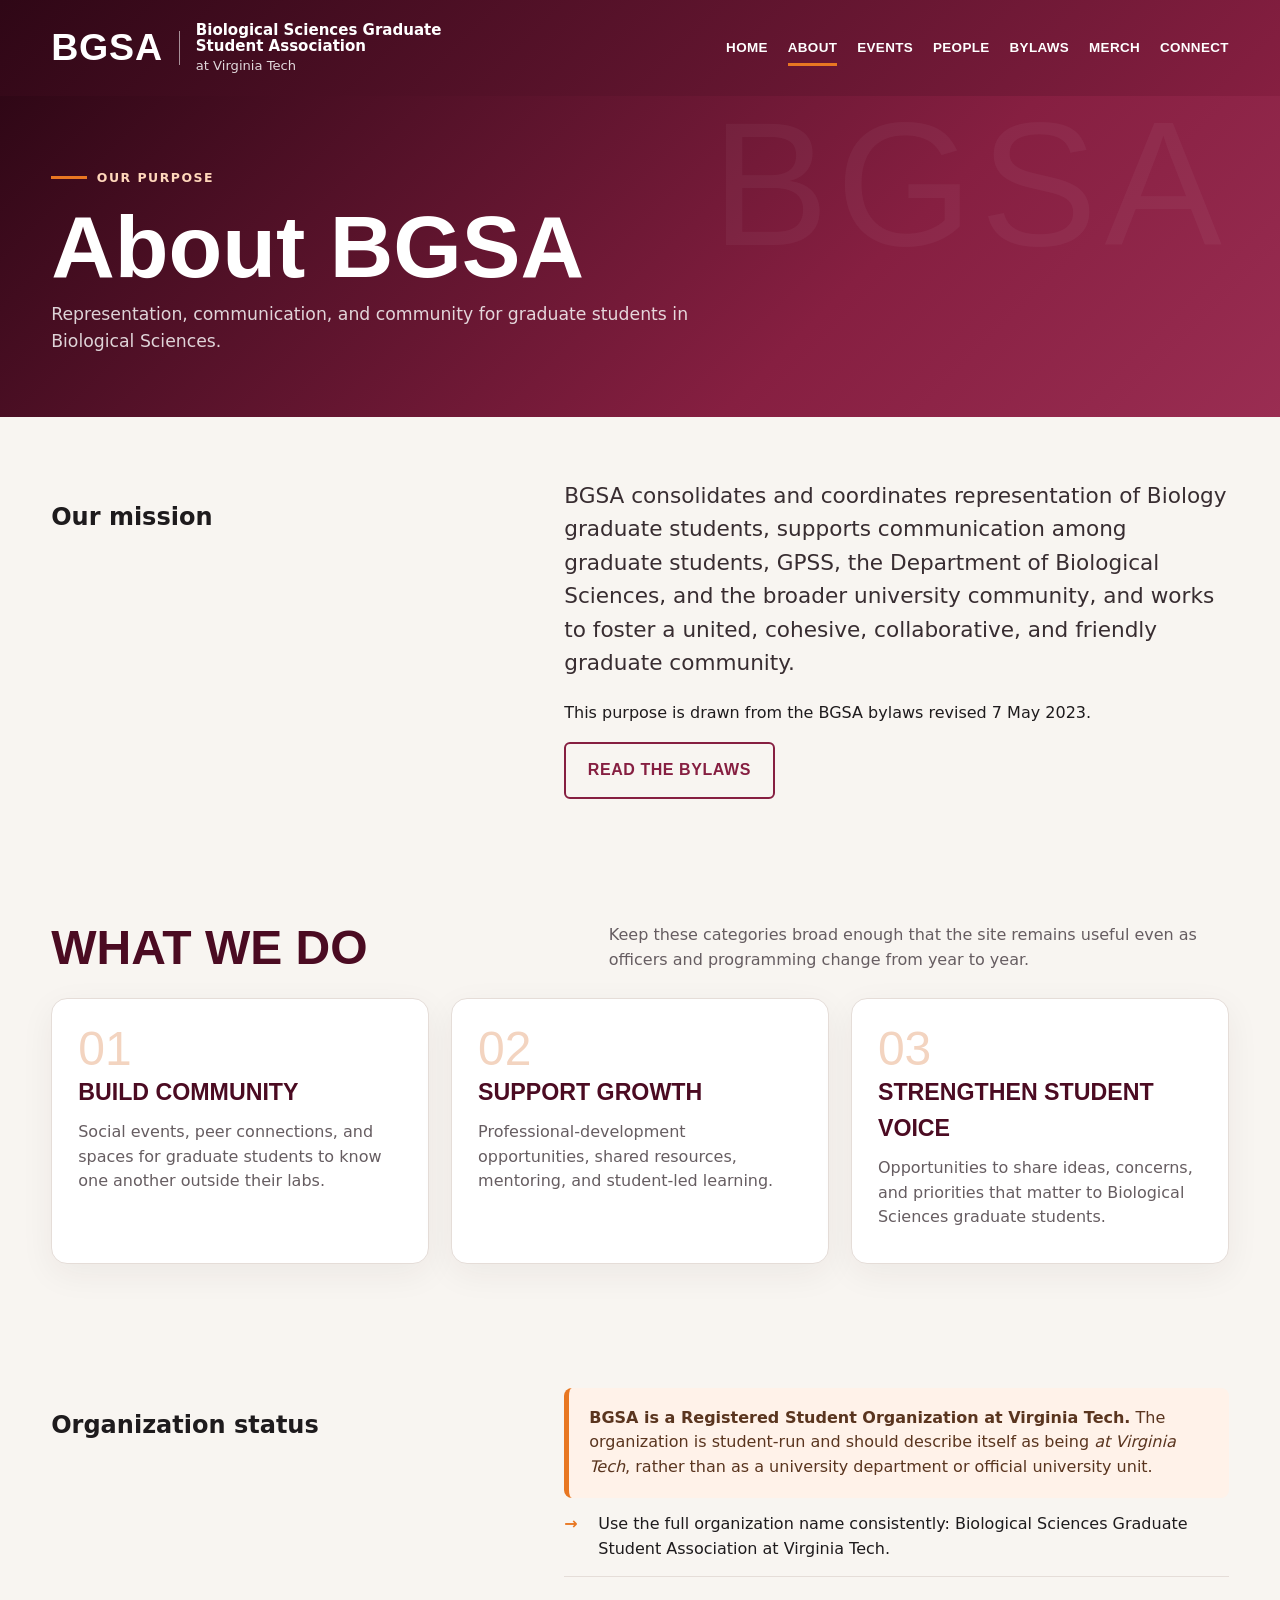
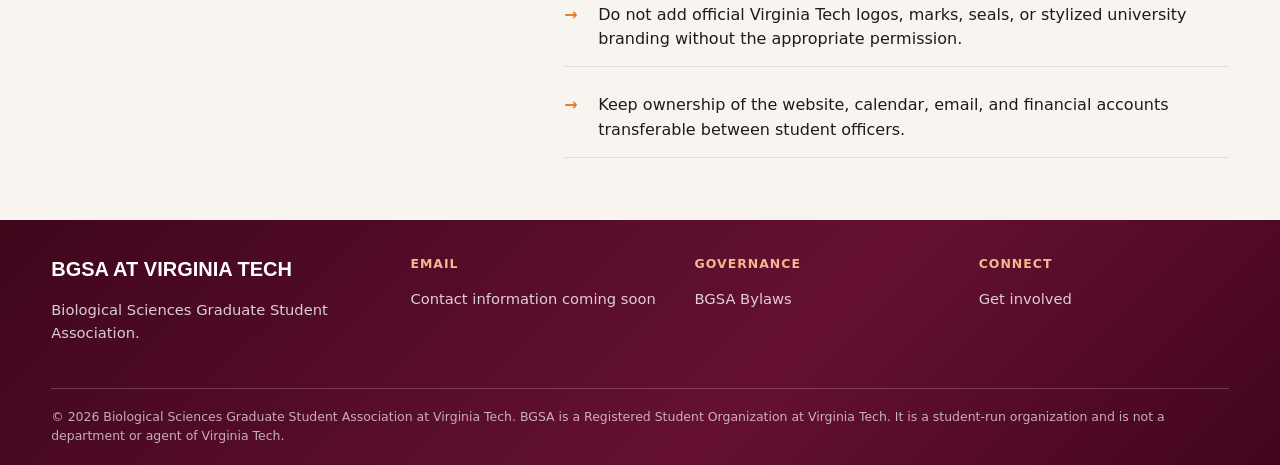
==== about.html @ 5fe8b55e "Revamp" ====
<!doctype html><html lang="en"><head><meta charset="utf-8"><meta name="viewport" content="width=device-width, initial-scale=1"><meta name="description" content="About the Biological Sciences Graduate Student Association at Virginia Tech."><title>About | BGSA at Virginia Tech</title><link rel="stylesheet" href="styles.css"></head>
<body><a class="skip-link" href="#main">Skip to content</a>
<header class="site-header inner"><div class="container nav"><a class="brand" href="index.html"><div class="brand-mark">BGSA</div><div class="brand-copy"><strong>Biological Sciences Graduate Student Association</strong><span>at Virginia Tech</span></div></a><button class="nav-toggle" aria-expanded="false" aria-controls="site-nav">Menu</button><nav class="nav-links" id="site-nav"><a href="index.html">Home</a><a href="about.html" aria-current="page">About</a><a href="events.html">Events</a><a href="people.html">People</a><a href="bylaws.html">Bylaws</a><a href="merch.html">Merch</a><a href="connect.html">Connect</a></nav></div></header>
<main id="main"><section class="page-hero"><div class="container"><div class="eyebrow">Our purpose</div><h1>About BGSA</h1><p>Representation, communication, and community for graduate students in Biological Sciences.</p></div></section>
<section class="inner-section white"><div class="container mission-block"><div><h2>Our mission</h2></div><div><p class="lead" data-site-text="about.mission">BGSA consolidates and coordinates representation of Biology graduate students, supports communication among graduate students, GPSS, the Department of Biological Sciences, and the broader university community, and works to foster a united, cohesive, collaborative, and friendly graduate community.</p><p>This purpose is drawn from the BGSA bylaws revised 7 May 2023.</p><a class="button outline" href="bylaws.html">Read the bylaws</a></div></div></section>
<section class="inner-section"><div class="container"><div class="section-title-row"><h2>What we do</h2><p>Keep these categories broad enough that the site remains useful even as officers and programming change from year to year.</p></div><div class="cards-3"><article class="card"><div class="value-number">01</div><h3>Build community</h3><p>Social events, peer connections, and spaces for graduate students to know one another outside their labs.</p></article><article class="card"><div class="value-number">02</div><h3>Support growth</h3><p>Professional-development opportunities, shared resources, mentoring, and student-led learning.</p></article><article class="card"><div class="value-number">03</div><h3>Strengthen student voice</h3><p>Opportunities to share ideas, concerns, and priorities that matter to Biological Sciences graduate students.</p></article></div></div></section>
<section class="inner-section white"><div class="container mission-block"><div><h2>Organization status</h2></div><div><div class="notice"><strong>BGSA is a Registered Student Organization at Virginia Tech.</strong> The organization is student-run and should describe itself as being <em>at Virginia Tech</em>, rather than as a university department or official university unit.</div><ul class="list-clean"><li>Use the full organization name consistently: Biological Sciences Graduate Student Association at Virginia Tech.</li><li>Do not add official Virginia Tech logos, marks, seals, or stylized university branding without the appropriate permission.</li><li>Keep ownership of the website, calendar, email, and financial accounts transferable between student officers.</li></ul></div></div></section></main>
<footer class="site-footer"><div class="container"><div class="footer-grid"><div><div class="footer-title">BGSA at Virginia Tech</div><p>Biological Sciences Graduate Student Association.</p></div><div><div class="footer-label">Email</div><p><a data-org-email>Contact information coming soon</a></p></div><div><div class="footer-label">Governance</div><p><a href="bylaws.html">BGSA Bylaws</a></p></div><div><div class="footer-label">Connect</div><p><a href="connect.html">Get involved</a></p></div></div><div class="disclaimer">© <span data-year></span> Biological Sciences Graduate Student Association at Virginia Tech. <span data-org-disclaimer></span></div></div></footer><script src="site-config.js"></script><script src="script.js"></script></body></html>
---- styles.css ----
:root{
  --maroon:#861F41;
  --maroon-deep:#4b0b22;
  --maroon-dark:#2f0716;
  --orange:#E87722;
  --orange-bright:#ff7a12;
  --cream:#f8f5f1;
  --paper:#fffdfa;
  --white:#ffffff;
  --ink:#1e1b1d;
  --muted:#665d61;
  --line:#e5ddd8;
  --shadow:0 18px 55px rgba(65,22,39,.12);
  --radius:16px;
  --max:1180px;
}
*{box-sizing:border-box}
html{scroll-behavior:smooth}
body{margin:0;background:var(--cream);color:var(--ink);font-family:Inter,ui-sans-serif,system-ui,-apple-system,BlinkMacSystemFont,"Segoe UI",sans-serif;line-height:1.55}
body.menu-open{overflow:hidden}
a{color:inherit;text-decoration:none}
img{max-width:100%;display:block}
button,input,textarea{font:inherit}
.container{width:min(92%,var(--max));margin-inline:auto}
.skip-link{position:fixed;left:-999px;top:1rem;background:#fff;color:#111;padding:.75rem 1rem;border-radius:8px;z-index:9999;box-shadow:var(--shadow)}
.skip-link:focus{left:1rem}

/* Header */
.site-header{position:absolute;inset:0 0 auto;z-index:30;color:#fff}
.site-header.inner{position:relative;background:linear-gradient(135deg,var(--maroon-dark),var(--maroon));}
.nav{height:96px;display:flex;align-items:center;justify-content:space-between;gap:2rem}
.brand{display:flex;align-items:center;gap:16px;min-width:0}
.brand-mark{font-family:"Arial Narrow","Franklin Gothic Medium",Impact,sans-serif;font-stretch:condensed;font-weight:900;font-size:2.35rem;line-height:.9;letter-spacing:.02em;padding-right:16px;border-right:1px solid rgba(255,255,255,.55)}
.brand-copy{display:grid;line-height:1.05;max-width:260px}
.brand-copy strong{font-size:.94rem;font-weight:800}
.brand-copy span{font-size:.82rem;color:rgba(255,255,255,.84);margin-top:4px}
.nav-links{display:flex;align-items:center;gap:1.25rem;font-family:"Arial Narrow","Franklin Gothic Medium",sans-serif;font-weight:800;text-transform:uppercase;font-size:.84rem;letter-spacing:.025em}
.nav-links a{position:relative;padding:.65rem 0}
.nav-links a::after{content:"";position:absolute;left:0;right:100%;bottom:.2rem;height:3px;background:var(--orange);transition:right .2s ease}
.nav-links a:hover::after,.nav-links a[aria-current="page"]::after{right:0}
.nav-toggle{display:none;border:1px solid rgba(255,255,255,.65);background:transparent;color:#fff;border-radius:8px;padding:.55rem .8rem;font-weight:800}

/* Hero */
.hero{position:relative;min-height:650px;color:#fff;background:
  radial-gradient(circle at 18% 38%,rgba(134,31,65,.72),transparent 40%),
  linear-gradient(135deg,#340414 0%,#5b0d2d 58%,#661437 100%);
  display:flex;align-items:center;padding:145px 0 76px;overflow:hidden}
.hero-media{position:absolute;inset:0 0 0 auto;width:54%;height:100%;background:url("assets/hero-burruss-side.png") 56% 50%/cover no-repeat;z-index:0}
.hero-media::before{content:"";position:absolute;inset:0;background:
  linear-gradient(90deg,#45071d 0%,rgba(69,7,29,.94) 5%,rgba(69,7,29,.68) 20%,rgba(69,7,29,.24) 40%,rgba(57,5,22,.10) 100%),
  linear-gradient(0deg,rgba(54,5,22,.34),rgba(93,14,41,.12));}
.hero::before{content:"";position:absolute;inset:0;background:linear-gradient(90deg,rgba(44,3,18,.34) 0%,rgba(44,3,18,.14) 44%,rgba(44,3,18,0) 72%);pointer-events:none;z-index:1}
.hero::after{content:"";position:absolute;inset:auto 0 0;height:130px;background:linear-gradient(to top,rgba(28,1,12,.40),transparent);pointer-events:none;z-index:1}
.hero-content{position:relative;z-index:2;max-width:600px;padding-right:1rem}
.eyebrow{display:inline-flex;align-items:center;gap:.6rem;color:#ffd7bb;font-weight:800;text-transform:uppercase;letter-spacing:.12em;font-size:.78rem;margin-bottom:1.1rem}
.eyebrow::before{content:"";width:36px;height:3px;background:var(--orange)}
.display{font-family:"Arial Narrow","Franklin Gothic Medium",Impact,sans-serif;font-size:clamp(3rem,5.6vw,4.9rem);line-height:.94;letter-spacing:-.02em;margin:0;text-transform:none;max-width:820px}
.display .accent{display:block;color:var(--orange-bright);margin-top:.1em}
.hero-kicker{margin:.75rem 0 .6rem;font-family:"Arial Narrow","Franklin Gothic Medium",sans-serif;font-size:1.1rem;font-weight:800;letter-spacing:.02em;color:#ffd7bb;text-transform:none}
.hero-copy{font-size:1.04rem;max-width:36rem;max-width:650px;color:rgba(255,255,255,.88);margin:1.55rem 0 1.8rem}
.hero-actions{display:flex;flex-wrap:wrap;gap:12px}
.button{display:inline-flex;align-items:center;justify-content:center;gap:.5rem;border-radius:6px;padding:.88rem 1.35rem;font-family:"Arial Narrow","Franklin Gothic Medium",sans-serif;font-weight:900;text-transform:uppercase;letter-spacing:.035em;border:2px solid transparent;transition:transform .18s ease,box-shadow .18s ease,background .18s ease}
.button:hover{transform:translateY(-2px)}
.button.orange{background:var(--orange);color:#fff;box-shadow:0 12px 28px rgba(232,119,34,.25)}
.button.orange:hover{background:#cf6417}
.button.ghost{border-color:rgba(255,255,255,.72);color:#fff;background:rgba(63,7,28,.28)}
.button.maroon{background:var(--maroon);color:#fff}
.button.outline{border-color:var(--maroon);color:var(--maroon);background:transparent}
.text-link{color:var(--orange);font-family:"Arial Narrow","Franklin Gothic Medium",sans-serif;font-weight:900;text-transform:uppercase;letter-spacing:.03em;font-size:.86rem}
.text-link:hover{text-decoration:underline}
.button.mini{padding:.5rem .8rem;font-size:.76rem;border-radius:5px}
.event-actions{margin-top:.8rem;display:flex;gap:.55rem;flex-wrap:wrap}
.agenda-actions{display:flex;gap:.65rem;flex-wrap:wrap;align-items:center;margin-top:.95rem}

/* Sections */
.section{padding:64px 0}
.section.white{background:var(--paper)}
.section-title-row{display:flex;align-items:end;justify-content:space-between;gap:2rem;margin-bottom:26px}
.section-title-row h2,.section h2{font-family:"Arial Narrow","Franklin Gothic Medium",Impact,sans-serif;text-transform:uppercase;color:var(--maroon-deep);font-size:clamp(2rem,4vw,3rem);line-height:1;margin:0}
.section-title-row p{margin:0;max-width:620px;color:var(--muted)}

/* Event cards */
.events-grid{display:grid;grid-template-columns:repeat(3,1fr);gap:22px}
.event-card{display:grid;grid-template-columns:84px 1fr;background:#fff;border:1px solid var(--line);border-radius:10px;box-shadow:0 8px 28px rgba(55,27,37,.05);overflow:hidden;min-height:128px}
.event-date{text-align:center;border-right:1px solid var(--line);background:#fff}
.event-date .month{display:block;background:linear-gradient(135deg,var(--maroon-deep),var(--maroon));color:#fff;padding:.55rem .35rem;font-size:.78rem;font-weight:900;text-transform:uppercase;letter-spacing:.05em}
.event-date .day{display:block;color:var(--orange);font-family:"Arial Narrow","Franklin Gothic Medium",Impact,sans-serif;font-size:2.45rem;font-weight:900;line-height:1.25}
.event-info{padding:1.15rem 1.2rem}
.event-info h3{font-family:"Arial Narrow","Franklin Gothic Medium",sans-serif;font-size:1.25rem;margin:0 0 .45rem;color:#181315}
.event-meta{font-size:.9rem;color:var(--muted);display:grid;gap:.22rem}

/* Pillars */
.pillars{background:linear-gradient(135deg,var(--maroon-dark),#6c1234 55%,var(--maroon-deep));color:#fff;padding:46px 0}
.pillars-grid{display:grid;grid-template-columns:repeat(4,1fr)}
.pillar{text-align:center;padding:12px 32px;border-right:1px solid rgba(255,255,255,.22)}
.pillar:last-child{border-right:0}
.pillar-icon{font-size:2.25rem;color:var(--orange);line-height:1;margin-bottom:.8rem}
.pillar h3{font-family:"Arial Narrow","Franklin Gothic Medium",sans-serif;text-transform:uppercase;font-size:1.35rem;margin:.2rem 0 .55rem}
.pillar p{color:rgba(255,255,255,.8);font-size:.94rem;margin:0}

/* Who we are */
.split{display:grid;grid-template-columns:.86fr 1.35fr;gap:64px;align-items:center}
.split-copy p{color:#393135;font-size:1.02rem}
.photo-frame{position:relative;border-radius:16px;overflow:hidden;box-shadow:var(--shadow);background:#ddd;min-height:335px}
.photo-frame img{width:100%;height:100%;object-fit:cover;position:absolute;inset:0}
.photo-caption{position:absolute;left:18px;bottom:18px;background:rgba(54,4,23,.88);color:#fff;padding:.7rem .9rem;border-radius:8px;font-size:.82rem;backdrop-filter:blur(4px)}

/* Merch strip */
.merch-strip{margin-top:44px;background:#f7f2ed;border:1px solid var(--line);border-radius:12px;padding:20px 28px;display:flex;align-items:center;justify-content:center;gap:22px;text-align:left}
.merch-strip .icon{font-size:2.3rem;color:var(--orange)}
.merch-strip strong{display:block;color:var(--maroon-deep)}

/* Footer */
.site-footer{background:linear-gradient(135deg,#3f061c,#651033 60%,#42051d);color:#fff;padding:34px 0 20px}
.footer-grid{display:grid;grid-template-columns:1.3fr repeat(3,1fr);gap:34px;align-items:start}
.footer-title{font-family:"Arial Narrow","Franklin Gothic Medium",sans-serif;font-size:1.25rem;font-weight:900;text-transform:uppercase;margin:0 0 .5rem}
.footer-label{color:#f5b88c;font-weight:800;text-transform:uppercase;font-size:.78rem;letter-spacing:.08em}
.site-footer p,.site-footer a{color:rgba(255,255,255,.8);font-size:.92rem}
.site-footer a:hover{color:#fff;text-decoration:underline}
.disclaimer{border-top:1px solid rgba(255,255,255,.2);margin-top:28px;padding-top:18px;color:rgba(255,255,255,.67);font-size:.78rem;line-height:1.55}

/* Interior pages */
.page-hero{background:linear-gradient(135deg,var(--maroon-dark),var(--maroon) 65%,#9a2d52);color:#fff;padding:66px 0 62px;position:relative;overflow:hidden}
.page-hero::after{content:"BGSA";position:absolute;right:4%;top:0;font-family:Impact,"Arial Narrow",sans-serif;font-size:11rem;line-height:1;color:rgba(255,255,255,.045);letter-spacing:.04em}
.page-hero h1{font-family:"Arial Narrow","Franklin Gothic Medium",Impact,sans-serif;font-size:clamp(3rem,7vw,5.5rem);line-height:.95;margin:0 0 .8rem;max-width:800px}
.page-hero p{max-width:720px;color:rgba(255,255,255,.82);font-size:1.08rem;margin:0}
.inner-section{padding:62px 0}
.cards-3{display:grid;grid-template-columns:repeat(3,1fr);gap:22px}
.card{background:#fff;border:1px solid var(--line);border-radius:var(--radius);padding:26px;box-shadow:0 10px 34px rgba(50,26,35,.06)}
.card h3{font-family:"Arial Narrow","Franklin Gothic Medium",sans-serif;text-transform:uppercase;color:var(--maroon-deep);font-size:1.45rem;margin:.1rem 0 .55rem}
.card p{color:var(--muted);margin:.4rem 0}
.value-number{font-family:Impact,"Arial Narrow",sans-serif;font-size:3rem;color:#f3d4c0;line-height:1}
.notice{background:#fff2e9;border-left:5px solid var(--orange);padding:18px 20px;border-radius:8px;color:#5a351f}

/* About */
.mission-block{display:grid;grid-template-columns:.8fr 1.2fr;gap:70px;align-items:start}
.lead{font-size:1.35rem;color:#382d31;margin-top:0}
.list-clean{list-style:none;padding:0;margin:0;display:grid;gap:12px}
.list-clean li{padding:14px 0 14px 34px;border-bottom:1px solid var(--line);position:relative}
.list-clean li::before{content:"→";position:absolute;left:0;color:var(--orange);font-weight:900}

/* People */
.profile-grid{display:grid;grid-template-columns:repeat(3,1fr);gap:24px}
.profile-card{padding:0;overflow:hidden}
.profile-photo{aspect-ratio:4/3;background:#ece7e3;overflow:hidden}
.profile-photo img{width:100%;height:100%;object-fit:cover}
.profile-body{padding:22px}
.role{font-size:.75rem;text-transform:uppercase;letter-spacing:.1em;color:var(--orange);font-weight:900}
.profile-body h3{font-size:1.6rem;text-transform:none;margin:.3rem 0}

/* Events page */
.calendar-shell{background:#fff;border:1px solid var(--line);border-radius:16px;padding:18px;box-shadow:var(--shadow)}
.calendar-placeholder{min-height:580px;border:2px dashed #d8c7cc;border-radius:12px;display:grid;place-items:center;text-align:center;padding:32px;background:linear-gradient(135deg,#fff,#faf6f3)}
.calendar-placeholder .calendar-icon{font-size:4rem;margin-bottom:.4rem}
.calendar-placeholder h3{font-family:"Arial Narrow","Franklin Gothic Medium",sans-serif;text-transform:uppercase;color:var(--maroon-deep);font-size:2rem;margin:.2rem 0 .6rem}
.calendar-placeholder p{max-width:630px;color:var(--muted)}

/* Merch */
.merch-grid{display:grid;grid-template-columns:repeat(3,1fr);gap:24px}
.merch-card{padding:0;overflow:hidden}
.merch-image{aspect-ratio:4/3;background:#efe9e5;overflow:hidden}
.merch-image img{width:100%;height:100%;object-fit:cover}
.merch-body{padding:24px}
.price{font-family:Impact,"Arial Narrow",sans-serif;color:var(--orange);font-size:2rem}

/* Connect */
.contact-grid{display:grid;grid-template-columns:1fr 1fr;gap:26px}
.contact-list{display:grid;gap:14px;margin-top:20px}
.contact-row{padding:17px 18px;background:#f8f4f1;border-radius:10px;border:1px solid var(--line)}
.contact-row strong{display:block;color:var(--maroon-deep);text-transform:uppercase;font-size:.8rem;letter-spacing:.08em;margin-bottom:.25rem}

@media (max-width:980px){
  .nav{height:82px}.brand-mark{font-size:2rem}.brand-copy strong{font-size:.86rem}
  .nav-toggle{display:block;z-index:35}
  .nav-links{position:fixed;inset:0 0 0 auto;width:min(82vw,360px);background:linear-gradient(180deg,var(--maroon-dark),var(--maroon));padding:115px 34px 34px;display:flex;flex-direction:column;align-items:flex-start;gap:.6rem;transform:translateX(105%);transition:transform .22s ease;box-shadow:-20px 0 60px rgba(0,0,0,.25)}
  .nav-links.open{transform:translateX(0)}
  .nav-links a{font-size:1.15rem;width:100%}
  .events-grid,.cards-3,.profile-grid,.merch-grid{grid-template-columns:1fr 1fr}
  .pillars-grid{grid-template-columns:1fr 1fr}
  .pillar:nth-child(2){border-right:0}.pillar:nth-child(-n+2){border-bottom:1px solid rgba(255,255,255,.18);padding-bottom:28px}.pillar:nth-child(n+3){padding-top:28px}
  .split,.mission-block{grid-template-columns:1fr;gap:34px}.photo-frame{min-height:360px}
  .footer-grid{grid-template-columns:1.4fr 1fr 1fr}.footer-grid>div:last-child{grid-column:2}
  .hero-media{width:57%;background-position:58% center}
  .hero-content{max-width:560px}
}
@media (max-width:680px){
  .container{width:min(90%,var(--max))}
  .brand-copy{max-width:175px}.brand-copy strong{font-size:.76rem}.brand-copy span{font-size:.7rem}.brand-mark{font-size:1.75rem;padding-right:11px}
  .hero{min-height:720px;padding-top:125px}.hero-media{width:100%;opacity:.62;background-position:56% center}.hero-media::before{background:linear-gradient(90deg,rgba(58,5,25,.98) 0%,rgba(58,5,25,.91) 48%,rgba(58,5,25,.56) 76%,rgba(58,5,25,.30) 100%)}.hero-content{max-width:92%}.display{font-size:clamp(3.25rem,17vw,4.8rem)}.hero-kicker{font-size:1rem}.hero-copy{font-size:1rem}
  .section{padding:50px 0}.section-title-row{align-items:flex-start;flex-direction:column;gap:.8rem}
  .events-grid,.cards-3,.profile-grid,.merch-grid,.contact-grid{grid-template-columns:1fr}
  .pillars-grid{grid-template-columns:1fr}.pillar{border-right:0;border-bottom:1px solid rgba(255,255,255,.18)!important;padding:28px 12px!important}.pillar:last-child{border-bottom:0!important}
  .split{gap:28px}.photo-frame{min-height:260px}
  .merch-strip{align-items:flex-start;justify-content:flex-start}
  .footer-grid{grid-template-columns:1fr 1fr;gap:22px}.footer-grid>div:first-child{grid-column:1/-1}.footer-grid>div:last-child{grid-column:auto}
  .page-hero{padding:50px 0}.page-hero::after{font-size:7rem;right:-3%}
  .event-card{grid-template-columns:72px 1fr}
}

.event-card-status{grid-column:1/-1;grid-template-columns:1fr;min-height:120px}
.event-card-status .event-info{display:flex;flex-direction:column;justify-content:center}
.event-title-link:hover{color:var(--maroon);text-decoration:underline;text-decoration-thickness:2px;text-underline-offset:3px}
.calendar-placeholder code{background:#f1e9e5;padding:.16rem .35rem;border-radius:4px;color:var(--maroon-deep)}


/* 2026–2027 leadership */
.leadership-grid .profile-card{min-width:0}
.profile-note{font-size:.9rem;line-height:1.5;color:var(--muted)}
.leadership-archive{display:grid;grid-template-columns:repeat(3,1fr);gap:14px}
.leadership-archive>div{background:#fff;border:1px solid var(--line);border-radius:10px;padding:17px 18px;display:grid;gap:4px}
.leadership-archive strong{color:var(--maroon-deep);font-family:"Arial Narrow","Franklin Gothic Medium",sans-serif;text-transform:uppercase;font-size:.82rem;letter-spacing:.05em}
.leadership-archive span{color:#3d3438}

/* Bylaws */
.bylaws-intro{display:grid;grid-template-columns:.72fr 1.28fr;gap:64px;align-items:start}
.bylaws-intro h2{font-family:"Arial Narrow","Franklin Gothic Medium",Impact,sans-serif;text-transform:uppercase;color:var(--maroon-deep);font-size:clamp(2rem,4vw,3rem);line-height:1;margin:0}
.bylaws-note{color:var(--muted);font-size:.95rem}
.bylaws-layout{display:grid;grid-template-columns:250px minmax(0,1fr);gap:54px;align-items:start}
.bylaws-toc{position:sticky;top:24px;background:#fff;border:1px solid var(--line);border-radius:12px;padding:20px;display:grid;gap:8px;box-shadow:0 8px 28px rgba(55,27,37,.05)}
.bylaws-toc strong{color:var(--maroon-deep);text-transform:uppercase;font-size:.78rem;letter-spacing:.08em;margin-bottom:6px}
.bylaws-toc a{font-size:.9rem;color:#51474b;padding:.35rem 0;border-bottom:1px solid #eee7e3}
.bylaws-toc a:last-child{border-bottom:0}
.bylaws-toc a:hover{color:var(--orange)}
.bylaws-document{background:#fff;border:1px solid var(--line);border-radius:14px;padding:clamp(26px,5vw,52px);box-shadow:0 12px 40px rgba(50,26,35,.06)}
.bylaws-document>section{scroll-margin-top:24px;padding-bottom:32px;margin-bottom:34px;border-bottom:1px solid var(--line)}
.bylaws-document>section:last-child{border-bottom:0;margin-bottom:0;padding-bottom:0}
.bylaws-document h2{font-family:"Arial Narrow","Franklin Gothic Medium",Impact,sans-serif;text-transform:uppercase;color:var(--maroon-deep);font-size:2rem;margin:0 0 1rem}
.bylaws-document h3{font-family:"Arial Narrow","Franklin Gothic Medium",sans-serif;color:var(--maroon);font-size:1.35rem;margin:1.6rem 0 .65rem}
.bylaws-document p,.bylaws-document li{color:#3d3438;line-height:1.7}
.bylaws-list,.alpha-list{padding-left:1.45rem}
.bylaws-list>li,.alpha-list>li{padding-left:.35rem;margin:.6rem 0}
.alpha-list{list-style-type:lower-alpha}
.bylaw-role{padding-top:.1rem}
@media (max-width:980px){.leadership-archive{grid-template-columns:1fr 1fr}.bylaws-layout{grid-template-columns:1fr}.bylaws-toc{position:static;grid-template-columns:1fr 1fr}.bylaws-intro{grid-template-columns:1fr;gap:28px}}
@media (max-width:680px){.leadership-archive{grid-template-columns:1fr}.bylaws-toc{grid-template-columns:1fr}.bylaws-document{padding:24px 20px}}

/* Outlook calendar agenda */
.section-intro{max-width:720px;color:var(--muted);margin:.7rem 0 0}
.events-agenda{display:grid;gap:16px;margin-top:26px}
.agenda-item{display:grid;grid-template-columns:94px 1fr;gap:0;background:#fff;border:1px solid var(--line);border-radius:12px;overflow:hidden;box-shadow:0 8px 28px rgba(55,27,37,.05)}
.agenda-date{display:flex;flex-direction:column;align-items:center;justify-content:flex-start;border-right:1px solid var(--line);background:#fff;min-height:150px}
.agenda-date .month{width:100%;text-align:center;background:linear-gradient(135deg,var(--maroon-deep),var(--maroon));color:#fff;padding:.62rem .35rem;font-size:.78rem;font-weight:900;text-transform:uppercase;letter-spacing:.06em}
.agenda-date .day{font-family:"Arial Narrow","Franklin Gothic Medium",Impact,sans-serif;color:var(--orange);font-size:2.7rem;line-height:1.15;padding-top:.65rem}
.agenda-content{padding:1.35rem 1.55rem}
.agenda-date-line{color:var(--orange);font-size:.78rem;font-weight:900;letter-spacing:.06em;text-transform:uppercase;margin-bottom:.28rem}
.agenda-content h3{font-family:"Arial Narrow","Franklin Gothic Medium",sans-serif;color:var(--maroon-deep);font-size:1.55rem;margin:.1rem 0 .35rem}
.agenda-location{font-weight:750;color:#554a4e;margin-bottom:.45rem}
.agenda-content p{color:var(--muted);margin:.5rem 0 .8rem;white-space:pre-line}
.compact-calendar-status{min-height:320px}
@media (max-width:680px){
  .agenda-item{grid-template-columns:72px 1fr}.agenda-date{min-height:140px}.agenda-content{padding:1.15rem}.agenda-content h3{font-size:1.35rem}
}

/* Configuration-driven content */
.profile-affiliation{margin:.25rem 0 .35rem;font-weight:700;color:#4f4448}
.contact-row a{color:var(--maroon);font-weight:750}
.contact-row a:hover{color:var(--orange);text-decoration:underline}
.contact-row code{font-size:.84em;background:#eee7e3;padding:.1rem .3rem;border-radius:4px}
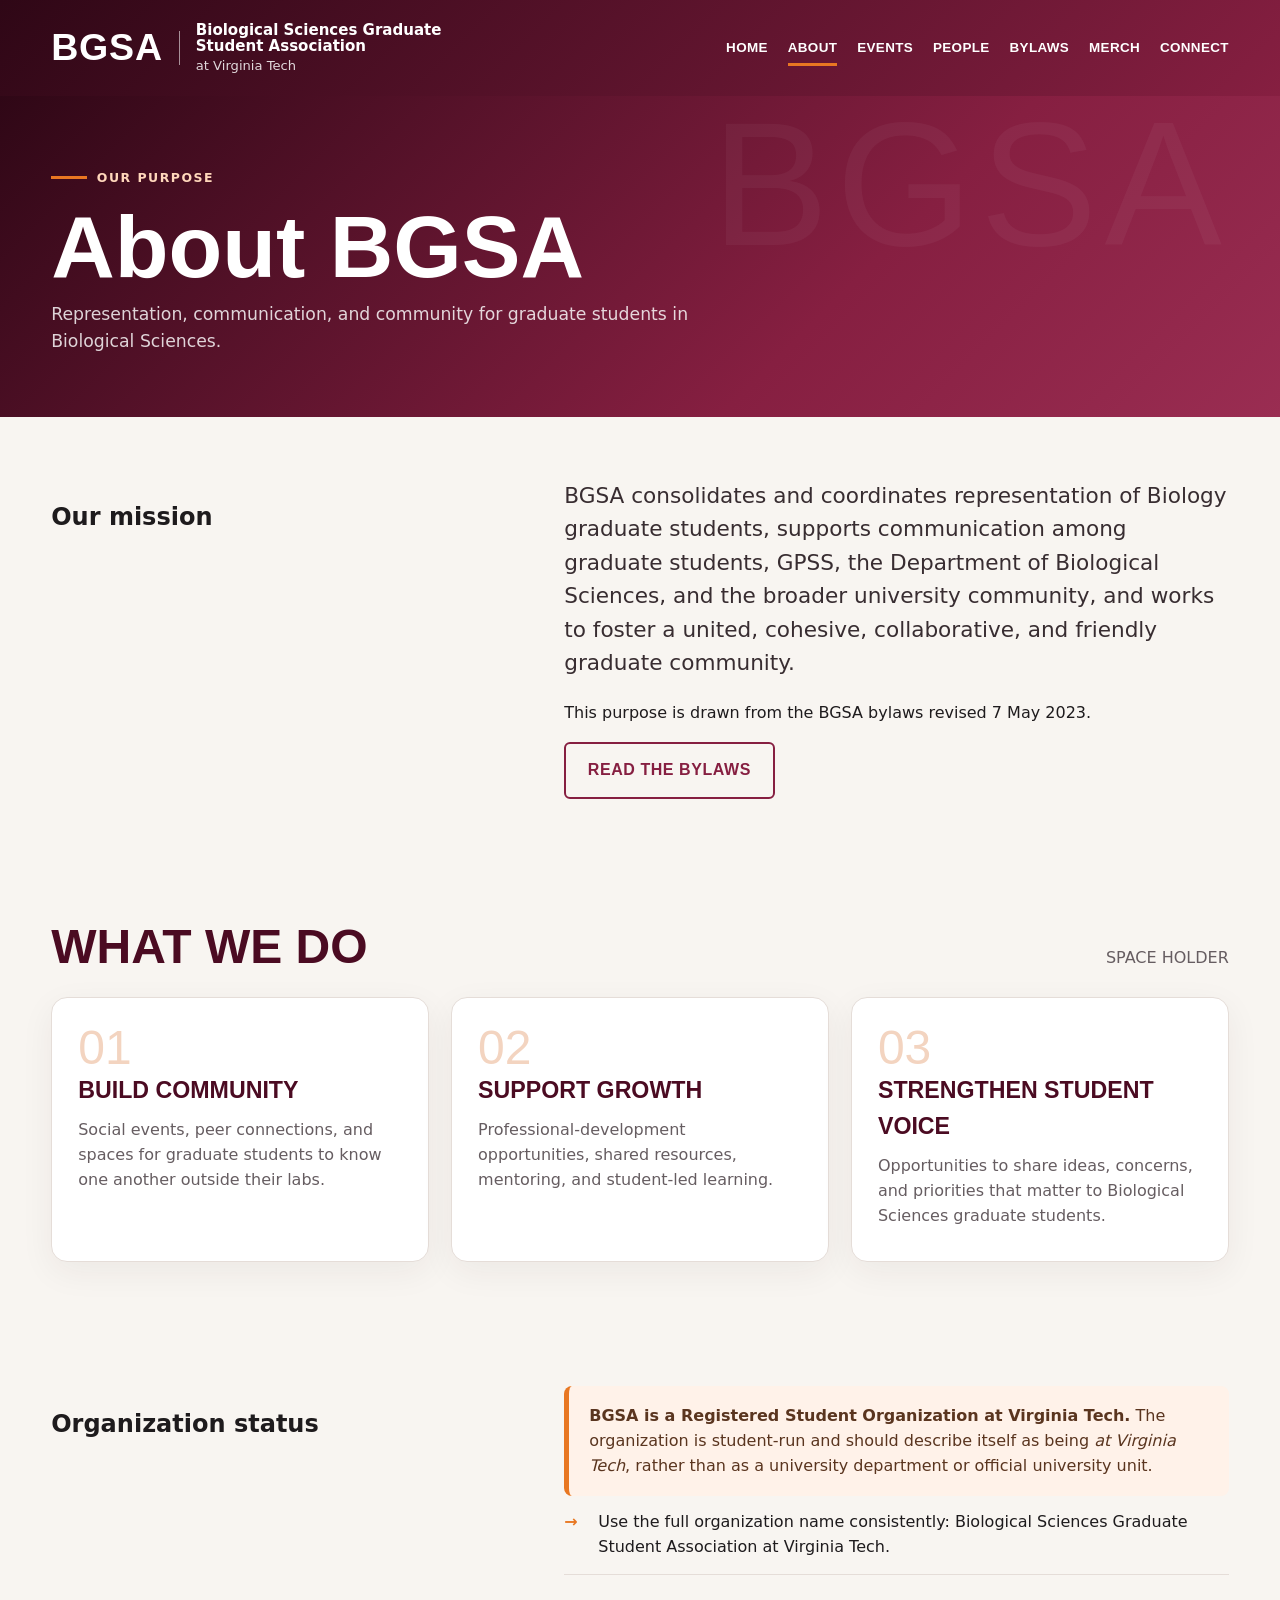
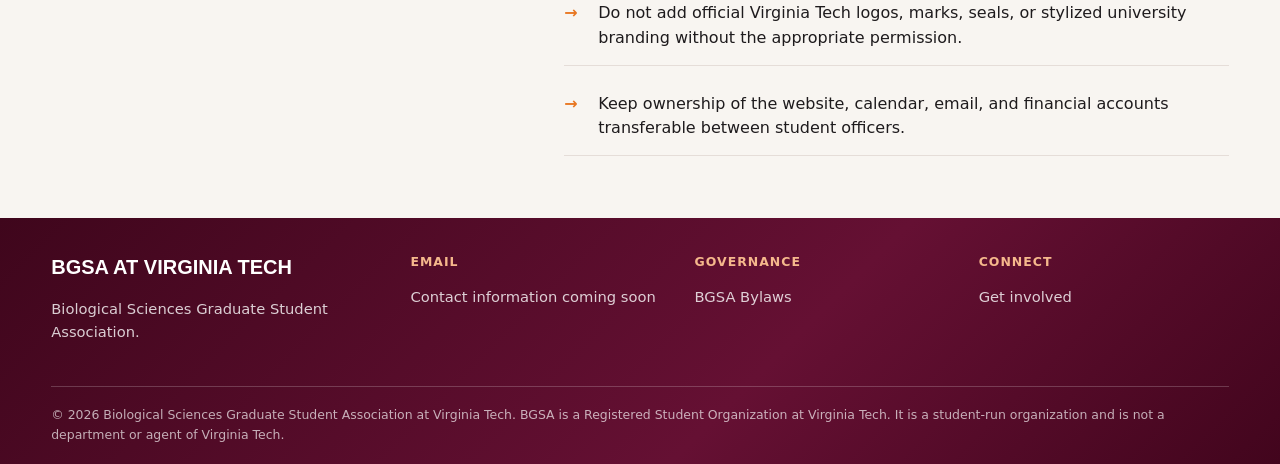
==== commit 3e6eef4b: "Text Changes" ====
--- a/about.html
+++ b/about.html
@@ -3,6 +3,6 @@
 <header class="site-header inner"><div class="container nav"><a class="brand" href="index.html"><div class="brand-mark">BGSA</div><div class="brand-copy"><strong>Biological Sciences Graduate Student Association</strong><span>at Virginia Tech</span></div></a><button class="nav-toggle" aria-expanded="false" aria-controls="site-nav">Menu</button><nav class="nav-links" id="site-nav"><a href="index.html">Home</a><a href="about.html" aria-current="page">About</a><a href="events.html">Events</a><a href="people.html">People</a><a href="bylaws.html">Bylaws</a><a href="merch.html">Merch</a><a href="connect.html">Connect</a></nav></div></header>
 <main id="main"><section class="page-hero"><div class="container"><div class="eyebrow">Our purpose</div><h1>About BGSA</h1><p>Representation, communication, and community for graduate students in Biological Sciences.</p></div></section>
 <section class="inner-section white"><div class="container mission-block"><div><h2>Our mission</h2></div><div><p class="lead" data-site-text="about.mission">BGSA consolidates and coordinates representation of Biology graduate students, supports communication among graduate students, GPSS, the Department of Biological Sciences, and the broader university community, and works to foster a united, cohesive, collaborative, and friendly graduate community.</p><p>This purpose is drawn from the BGSA bylaws revised 7 May 2023.</p><a class="button outline" href="bylaws.html">Read the bylaws</a></div></div></section>
-<section class="inner-section"><div class="container"><div class="section-title-row"><h2>What we do</h2><p>Keep these categories broad enough that the site remains useful even as officers and programming change from year to year.</p></div><div class="cards-3"><article class="card"><div class="value-number">01</div><h3>Build community</h3><p>Social events, peer connections, and spaces for graduate students to know one another outside their labs.</p></article><article class="card"><div class="value-number">02</div><h3>Support growth</h3><p>Professional-development opportunities, shared resources, mentoring, and student-led learning.</p></article><article class="card"><div class="value-number">03</div><h3>Strengthen student voice</h3><p>Opportunities to share ideas, concerns, and priorities that matter to Biological Sciences graduate students.</p></article></div></div></section>
+<section class="inner-section"><div class="container"><div class="section-title-row"><h2>What we do</h2><p>SPACE HOLDER</p></div><div class="cards-3"><article class="card"><div class="value-number">01</div><h3>Build community</h3><p>Social events, peer connections, and spaces for graduate students to know one another outside their labs.</p></article><article class="card"><div class="value-number">02</div><h3>Support growth</h3><p>Professional-development opportunities, shared resources, mentoring, and student-led learning.</p></article><article class="card"><div class="value-number">03</div><h3>Strengthen student voice</h3><p>Opportunities to share ideas, concerns, and priorities that matter to Biological Sciences graduate students.</p></article></div></div></section>
 <section class="inner-section white"><div class="container mission-block"><div><h2>Organization status</h2></div><div><div class="notice"><strong>BGSA is a Registered Student Organization at Virginia Tech.</strong> The organization is student-run and should describe itself as being <em>at Virginia Tech</em>, rather than as a university department or official university unit.</div><ul class="list-clean"><li>Use the full organization name consistently: Biological Sciences Graduate Student Association at Virginia Tech.</li><li>Do not add official Virginia Tech logos, marks, seals, or stylized university branding without the appropriate permission.</li><li>Keep ownership of the website, calendar, email, and financial accounts transferable between student officers.</li></ul></div></div></section></main>
 <footer class="site-footer"><div class="container"><div class="footer-grid"><div><div class="footer-title">BGSA at Virginia Tech</div><p>Biological Sciences Graduate Student Association.</p></div><div><div class="footer-label">Email</div><p><a data-org-email>Contact information coming soon</a></p></div><div><div class="footer-label">Governance</div><p><a href="bylaws.html">BGSA Bylaws</a></p></div><div><div class="footer-label">Connect</div><p><a href="connect.html">Get involved</a></p></div></div><div class="disclaimer">© <span data-year></span> Biological Sciences Graduate Student Association at Virginia Tech. <span data-org-disclaimer></span></div></div></footer><script src="site-config.js"></script><script src="script.js"></script></body></html>
--- a/styles.css
+++ b/styles.css
@@ -142,7 +142,7 @@
 /* People */
 .profile-grid{display:grid;grid-template-columns:repeat(3,1fr);gap:24px}
 .profile-card{padding:0;overflow:hidden}
-.profile-photo{aspect-ratio:4/3;background:#ece7e3;overflow:hidden}
+.profile-photo{aspect-ratio:3/4;background:#ece7e3;overflow:hidden}
 .profile-photo img{width:100%;height:100%;object-fit:cover}
 .profile-body{padding:22px}
 .role{font-size:.75rem;text-transform:uppercase;letter-spacing:.1em;color:var(--orange);font-weight:900}
@@ -158,7 +158,7 @@
 /* Merch */
 .merch-grid{display:grid;grid-template-columns:repeat(3,1fr);gap:24px}
 .merch-card{padding:0;overflow:hidden}
-.merch-image{aspect-ratio:4/3;background:#efe9e5;overflow:hidden}
+.merch-image{aspect-ratio:3/4;background:#efe9e5;overflow:hidden}
 .merch-image img{width:100%;height:100%;object-fit:cover}
 .merch-body{padding:24px}
 .price{font-family:Impact,"Arial Narrow",sans-serif;color:var(--orange);font-size:2rem}
@@ -256,3 +256,226 @@
 .contact-row a{color:var(--maroon);font-weight:750}
 .contact-row a:hover{color:var(--orange);text-decoration:underline}
 .contact-row code{font-size:.84em;background:#eee7e3;padding:.1rem .3rem;border-radius:4px}
+
+/* ========================================
+   Monthly Outlook events calendar
+   ======================================== */
+
+.month-calendar-shell {
+  margin-top: 28px;
+  background: #fff;
+  border: 1px solid var(--line);
+  border-radius: 16px;
+  box-shadow: var(--shadow);
+  overflow: hidden;
+}
+
+.month-calendar-toolbar {
+  display: grid;
+  grid-template-columns: 1fr auto 1fr;
+  align-items: center;
+  gap: 18px;
+  padding: 18px 20px;
+  border-bottom: 1px solid var(--line);
+  background: linear-gradient(
+    135deg,
+    #fff,
+    #faf6f3
+  );
+}
+
+.month-calendar-label {
+  margin: 0;
+  text-align: center;
+  text-transform: none !important;
+  font-size: 2rem !important;
+}
+
+.month-calendar-controls {
+  display: flex;
+  justify-content: flex-end;
+  gap: 8px;
+}
+
+.calendar-nav-button {
+  appearance: none;
+  border: 1px solid var(--maroon);
+  border-radius: 6px;
+  background: #fff;
+  color: var(--maroon);
+  padding: 0.6rem 0.85rem;
+  cursor: pointer;
+  font-family:
+    "Arial Narrow",
+    "Franklin Gothic Medium",
+    sans-serif;
+  font-size: 0.82rem;
+  font-weight: 900;
+  text-transform: uppercase;
+  letter-spacing: 0.03em;
+}
+
+.calendar-nav-button:hover,
+.calendar-nav-button:focus-visible {
+  background: var(--maroon);
+  color: #fff;
+}
+
+.month-calendar-scroll {
+  overflow-x: auto;
+}
+
+.month-calendar-weekdays,
+.month-calendar-grid {
+  min-width: 840px;
+  display: grid;
+  grid-template-columns: repeat(7, minmax(0, 1fr));
+}
+
+.month-calendar-weekdays {
+  background: var(--maroon-deep);
+  color: #fff;
+}
+
+.month-calendar-weekdays > div {
+  padding: 0.7rem 0.5rem;
+  text-align: center;
+  font-size: 0.76rem;
+  font-weight: 900;
+  text-transform: uppercase;
+  letter-spacing: 0.08em;
+}
+
+.month-calendar-grid {
+  background: var(--line);
+  gap: 1px;
+}
+
+.month-calendar-day {
+  min-height: 145px;
+  padding: 10px;
+  background: #fff;
+  min-width: 0;
+}
+
+.month-calendar-day.is-empty {
+  background: #f5f1ee;
+}
+
+.month-calendar-day.is-today {
+  box-shadow: inset 0 0 0 3px var(--orange);
+}
+
+.month-calendar-day-number {
+  width: 31px;
+  height: 31px;
+  display: grid;
+  place-items: center;
+  margin-left: auto;
+  border-radius: 50%;
+  color: var(--maroon-deep);
+  font-weight: 900;
+}
+
+.month-calendar-day.is-today
+.month-calendar-day-number {
+  background: var(--orange);
+  color: #fff;
+}
+
+.month-calendar-day-events {
+  display: grid;
+  gap: 6px;
+  margin-top: 6px;
+}
+
+.month-calendar-event {
+  display: grid;
+  gap: 2px;
+  min-width: 0;
+  padding: 7px 8px;
+  border-left: 3px solid var(--orange);
+  border-radius: 5px;
+  background: #f8eaf0;
+  color: var(--maroon-deep);
+  font-size: 0.76rem;
+  line-height: 1.25;
+}
+
+.month-calendar-event:hover,
+.month-calendar-event:focus-visible {
+  background: #f1d7e2;
+}
+
+.month-calendar-event-time {
+  color: var(--orange);
+  font-size: 0.67rem;
+  font-weight: 900;
+  text-transform: uppercase;
+}
+
+.month-calendar-event-title {
+  overflow: hidden;
+  font-weight: 800;
+}
+
+.month-calendar-more {
+  padding: 3px 5px;
+  color: var(--maroon);
+  font-size: 0.74rem;
+  font-weight: 800;
+}
+
+.month-calendar-more:hover {
+  color: var(--orange);
+  text-decoration: underline;
+}
+
+.month-calendar-message {
+  grid-column: 1 / -1;
+  min-height: 180px;
+  display: grid;
+  place-items: center;
+  padding: 30px;
+  background: #fff;
+  color: var(--muted);
+  text-align: center;
+}
+
+.agenda-title-row {
+  margin-top: 52px;
+}
+
+.agenda-title-row + .events-agenda {
+  margin-top: 0;
+}
+
+@media (max-width: 680px) {
+  .month-calendar-toolbar {
+    grid-template-columns: 1fr;
+    justify-items: stretch;
+  }
+
+  .month-calendar-label {
+    grid-row: 1;
+    text-align: left;
+  }
+
+  .month-calendar-toolbar >
+  .calendar-nav-button {
+    grid-row: 2;
+  }
+
+  .month-calendar-controls {
+    grid-row: 2;
+  }
+
+  .calendar-nav-button {
+    padding: 0.55rem 0.7rem;
+    font-size: 0.74rem;
+  }
+}
+
+[hidden] {
+  display: none !important;
+}
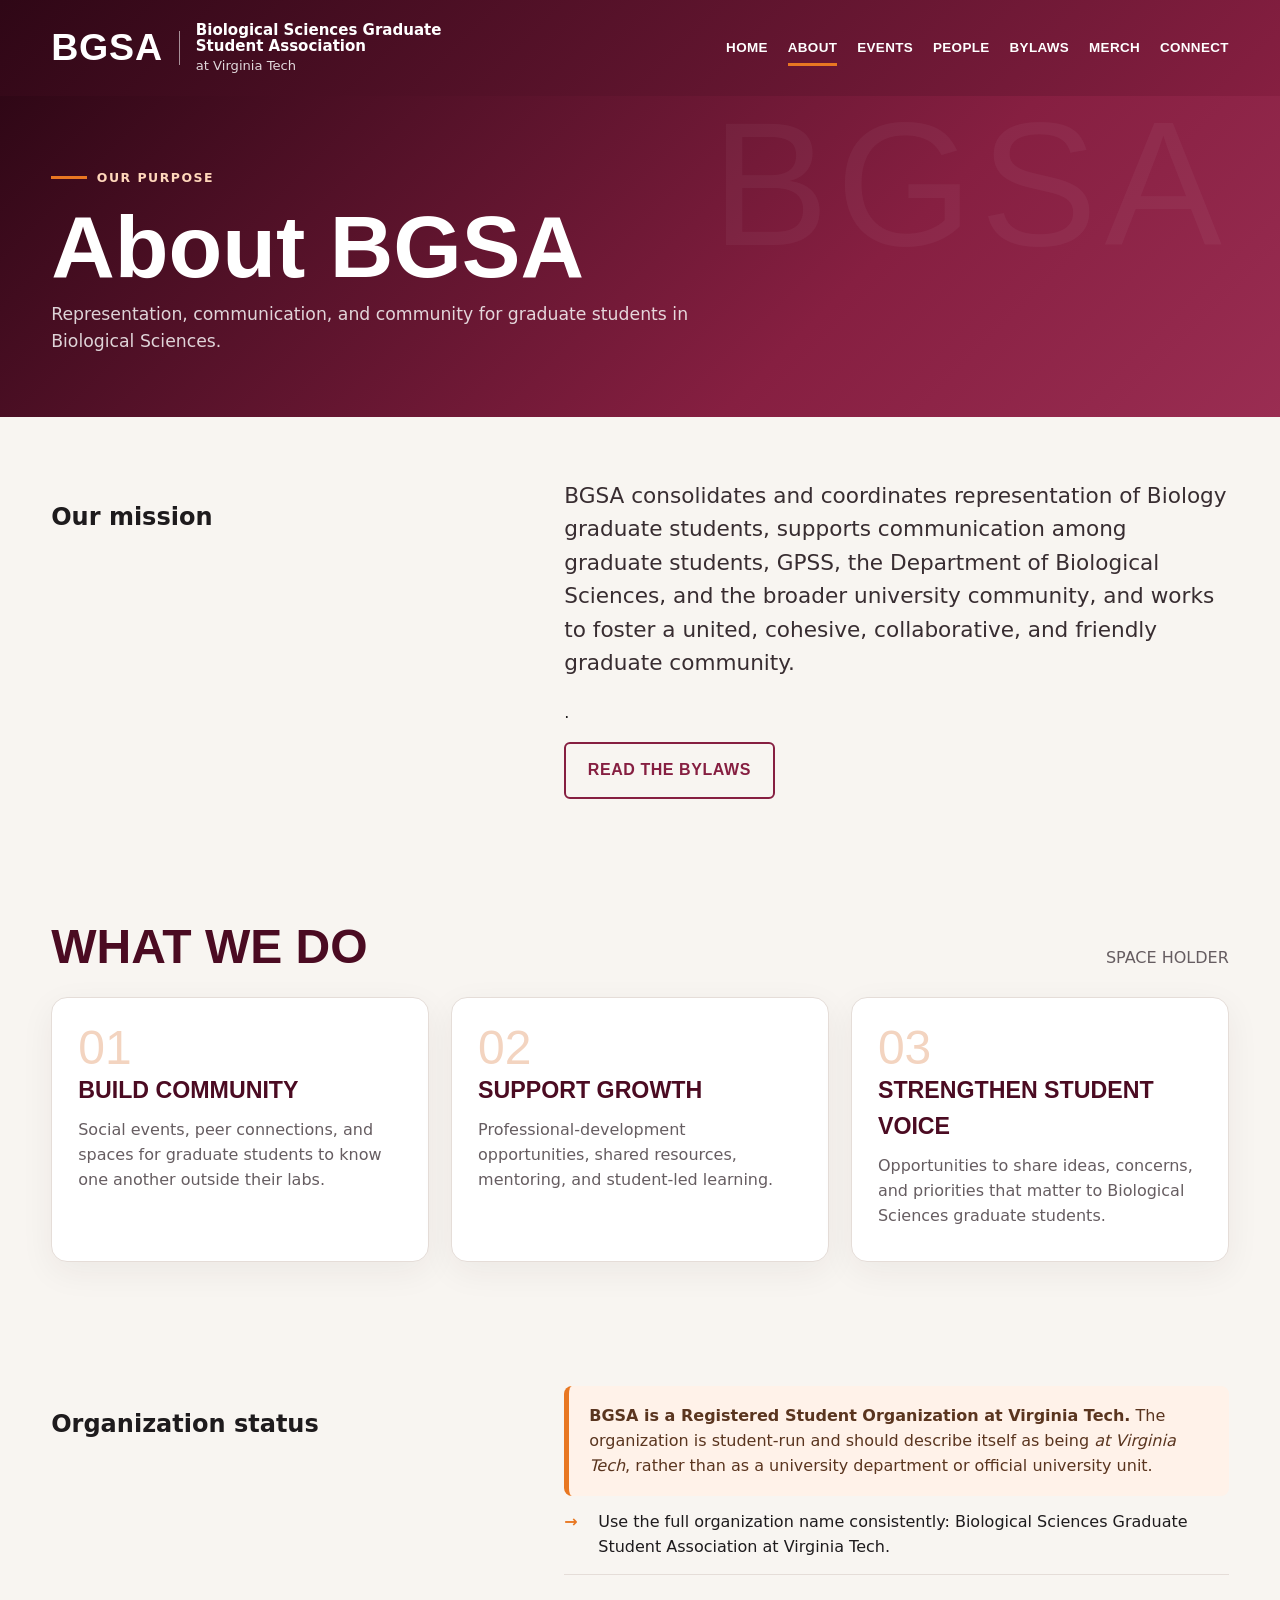
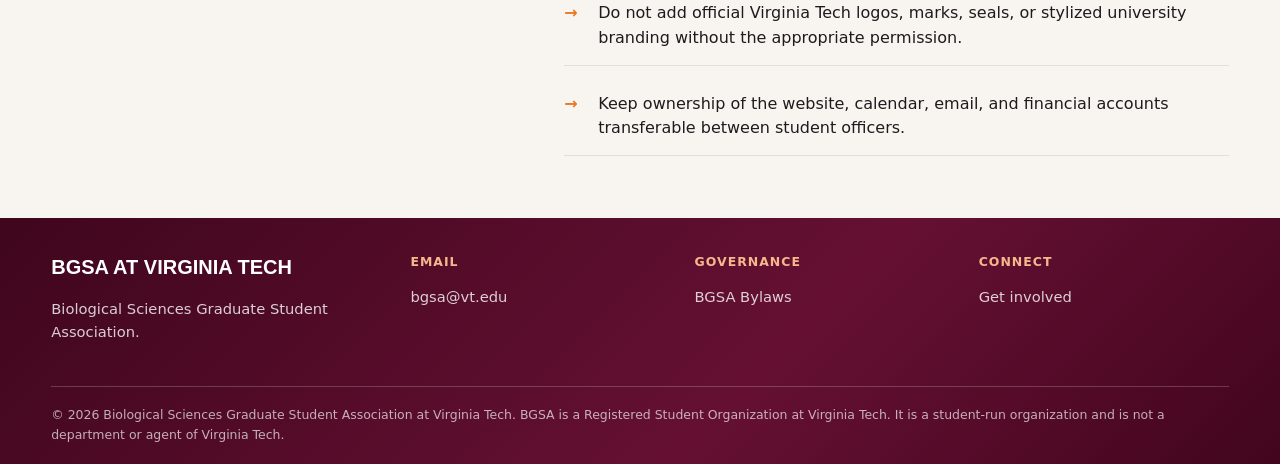
==== commit e676dc92: "Update about.html" ====
--- a/about.html
+++ b/about.html
@@ -2,7 +2,7 @@
 <body><a class="skip-link" href="#main">Skip to content</a>
 <header class="site-header inner"><div class="container nav"><a class="brand" href="index.html"><div class="brand-mark">BGSA</div><div class="brand-copy"><strong>Biological Sciences Graduate Student Association</strong><span>at Virginia Tech</span></div></a><button class="nav-toggle" aria-expanded="false" aria-controls="site-nav">Menu</button><nav class="nav-links" id="site-nav"><a href="index.html">Home</a><a href="about.html" aria-current="page">About</a><a href="events.html">Events</a><a href="people.html">People</a><a href="bylaws.html">Bylaws</a><a href="merch.html">Merch</a><a href="connect.html">Connect</a></nav></div></header>
 <main id="main"><section class="page-hero"><div class="container"><div class="eyebrow">Our purpose</div><h1>About BGSA</h1><p>Representation, communication, and community for graduate students in Biological Sciences.</p></div></section>
-<section class="inner-section white"><div class="container mission-block"><div><h2>Our mission</h2></div><div><p class="lead" data-site-text="about.mission">BGSA consolidates and coordinates representation of Biology graduate students, supports communication among graduate students, GPSS, the Department of Biological Sciences, and the broader university community, and works to foster a united, cohesive, collaborative, and friendly graduate community.</p><p>This purpose is drawn from the BGSA bylaws revised 7 May 2023.</p><a class="button outline" href="bylaws.html">Read the bylaws</a></div></div></section>
+<section class="inner-section white"><div class="container mission-block"><div><h2>Our mission</h2></div><div><p class="lead" data-site-text="about.mission">BGSA consolidates and coordinates representation of Biology graduate students, supports communication among graduate students, GPSS, the Department of Biological Sciences, and the broader university community, and works to foster a united, cohesive, collaborative, and friendly graduate community.</p><p>.</p><a class="button outline" href="bylaws.html">Read the bylaws</a></div></div></section>
 <section class="inner-section"><div class="container"><div class="section-title-row"><h2>What we do</h2><p>SPACE HOLDER</p></div><div class="cards-3"><article class="card"><div class="value-number">01</div><h3>Build community</h3><p>Social events, peer connections, and spaces for graduate students to know one another outside their labs.</p></article><article class="card"><div class="value-number">02</div><h3>Support growth</h3><p>Professional-development opportunities, shared resources, mentoring, and student-led learning.</p></article><article class="card"><div class="value-number">03</div><h3>Strengthen student voice</h3><p>Opportunities to share ideas, concerns, and priorities that matter to Biological Sciences graduate students.</p></article></div></div></section>
 <section class="inner-section white"><div class="container mission-block"><div><h2>Organization status</h2></div><div><div class="notice"><strong>BGSA is a Registered Student Organization at Virginia Tech.</strong> The organization is student-run and should describe itself as being <em>at Virginia Tech</em>, rather than as a university department or official university unit.</div><ul class="list-clean"><li>Use the full organization name consistently: Biological Sciences Graduate Student Association at Virginia Tech.</li><li>Do not add official Virginia Tech logos, marks, seals, or stylized university branding without the appropriate permission.</li><li>Keep ownership of the website, calendar, email, and financial accounts transferable between student officers.</li></ul></div></div></section></main>
 <footer class="site-footer"><div class="container"><div class="footer-grid"><div><div class="footer-title">BGSA at Virginia Tech</div><p>Biological Sciences Graduate Student Association.</p></div><div><div class="footer-label">Email</div><p><a data-org-email>Contact information coming soon</a></p></div><div><div class="footer-label">Governance</div><p><a href="bylaws.html">BGSA Bylaws</a></p></div><div><div class="footer-label">Connect</div><p><a href="connect.html">Get involved</a></p></div></div><div class="disclaimer">© <span data-year></span> Biological Sciences Graduate Student Association at Virginia Tech. <span data-org-disclaimer></span></div></div></footer><script src="site-config.js"></script><script src="script.js"></script></body></html>
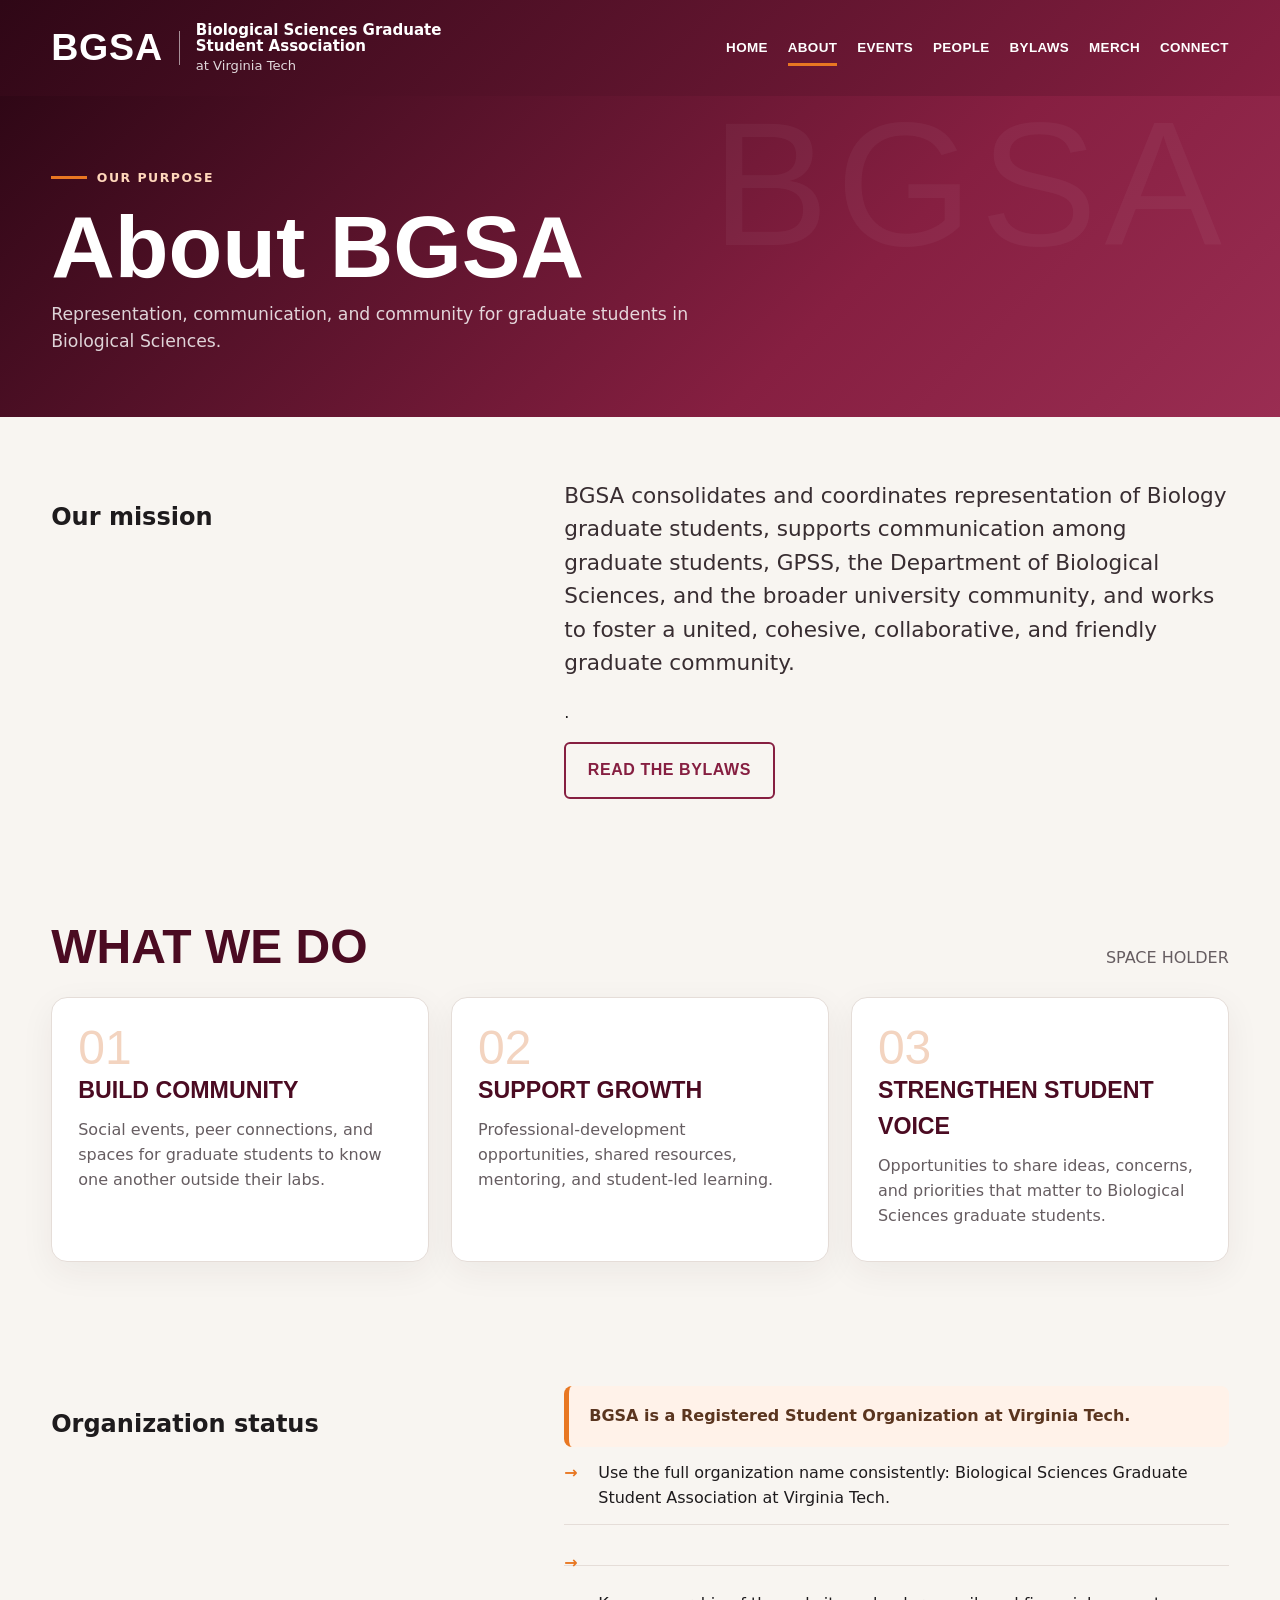
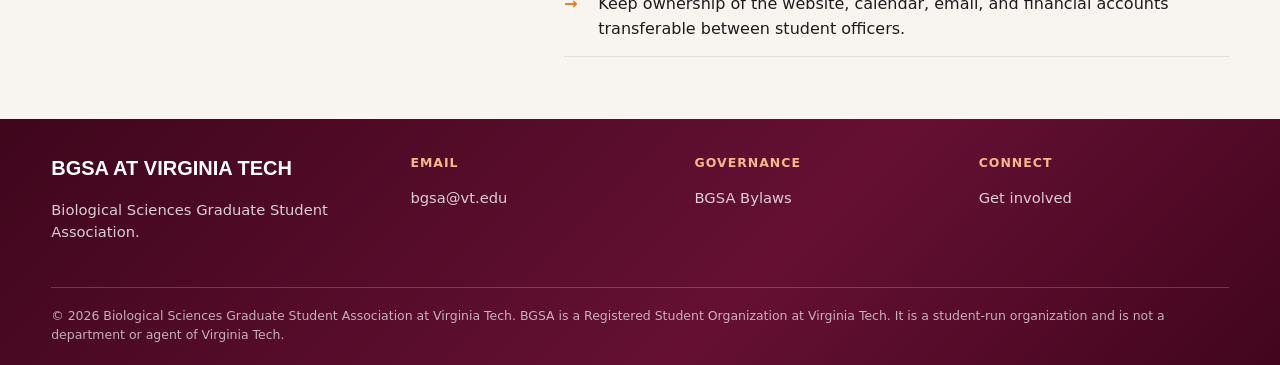
==== commit 5fa5a13b: "Refactor organization status section in about.html Removed redundant content from the organization s" ====
--- a/about.html
+++ b/about.html
@@ -4,5 +4,5 @@
 <main id="main"><section class="page-hero"><div class="container"><div class="eyebrow">Our purpose</div><h1>About BGSA</h1><p>Representation, communication, and community for graduate students in Biological Sciences.</p></div></section>
 <section class="inner-section white"><div class="container mission-block"><div><h2>Our mission</h2></div><div><p class="lead" data-site-text="about.mission">BGSA consolidates and coordinates representation of Biology graduate students, supports communication among graduate students, GPSS, the Department of Biological Sciences, and the broader university community, and works to foster a united, cohesive, collaborative, and friendly graduate community.</p><p>.</p><a class="button outline" href="bylaws.html">Read the bylaws</a></div></div></section>
 <section class="inner-section"><div class="container"><div class="section-title-row"><h2>What we do</h2><p>SPACE HOLDER</p></div><div class="cards-3"><article class="card"><div class="value-number">01</div><h3>Build community</h3><p>Social events, peer connections, and spaces for graduate students to know one another outside their labs.</p></article><article class="card"><div class="value-number">02</div><h3>Support growth</h3><p>Professional-development opportunities, shared resources, mentoring, and student-led learning.</p></article><article class="card"><div class="value-number">03</div><h3>Strengthen student voice</h3><p>Opportunities to share ideas, concerns, and priorities that matter to Biological Sciences graduate students.</p></article></div></div></section>
-<section class="inner-section white"><div class="container mission-block"><div><h2>Organization status</h2></div><div><div class="notice"><strong>BGSA is a Registered Student Organization at Virginia Tech.</strong> The organization is student-run and should describe itself as being <em>at Virginia Tech</em>, rather than as a university department or official university unit.</div><ul class="list-clean"><li>Use the full organization name consistently: Biological Sciences Graduate Student Association at Virginia Tech.</li><li>Do not add official Virginia Tech logos, marks, seals, or stylized university branding without the appropriate permission.</li><li>Keep ownership of the website, calendar, email, and financial accounts transferable between student officers.</li></ul></div></div></section></main>
+<section class="inner-section white"><div class="container mission-block"><div><h2>Organization status</h2></div><div><div class="notice"><strong>BGSA is a Registered Student Organization at Virginia Tech.</strong> </div><ul class="list-clean"><li>Use the full organization name consistently: Biological Sciences Graduate Student Association at Virginia Tech.</li><li></li><li>Keep ownership of the website, calendar, email, and financial accounts transferable between student officers.</li></ul></div></div></section></main>
 <footer class="site-footer"><div class="container"><div class="footer-grid"><div><div class="footer-title">BGSA at Virginia Tech</div><p>Biological Sciences Graduate Student Association.</p></div><div><div class="footer-label">Email</div><p><a data-org-email>Contact information coming soon</a></p></div><div><div class="footer-label">Governance</div><p><a href="bylaws.html">BGSA Bylaws</a></p></div><div><div class="footer-label">Connect</div><p><a href="connect.html">Get involved</a></p></div></div><div class="disclaimer">© <span data-year></span> Biological Sciences Graduate Student Association at Virginia Tech. <span data-org-disclaimer></span></div></div></footer><script src="site-config.js"></script><script src="script.js"></script></body></html>
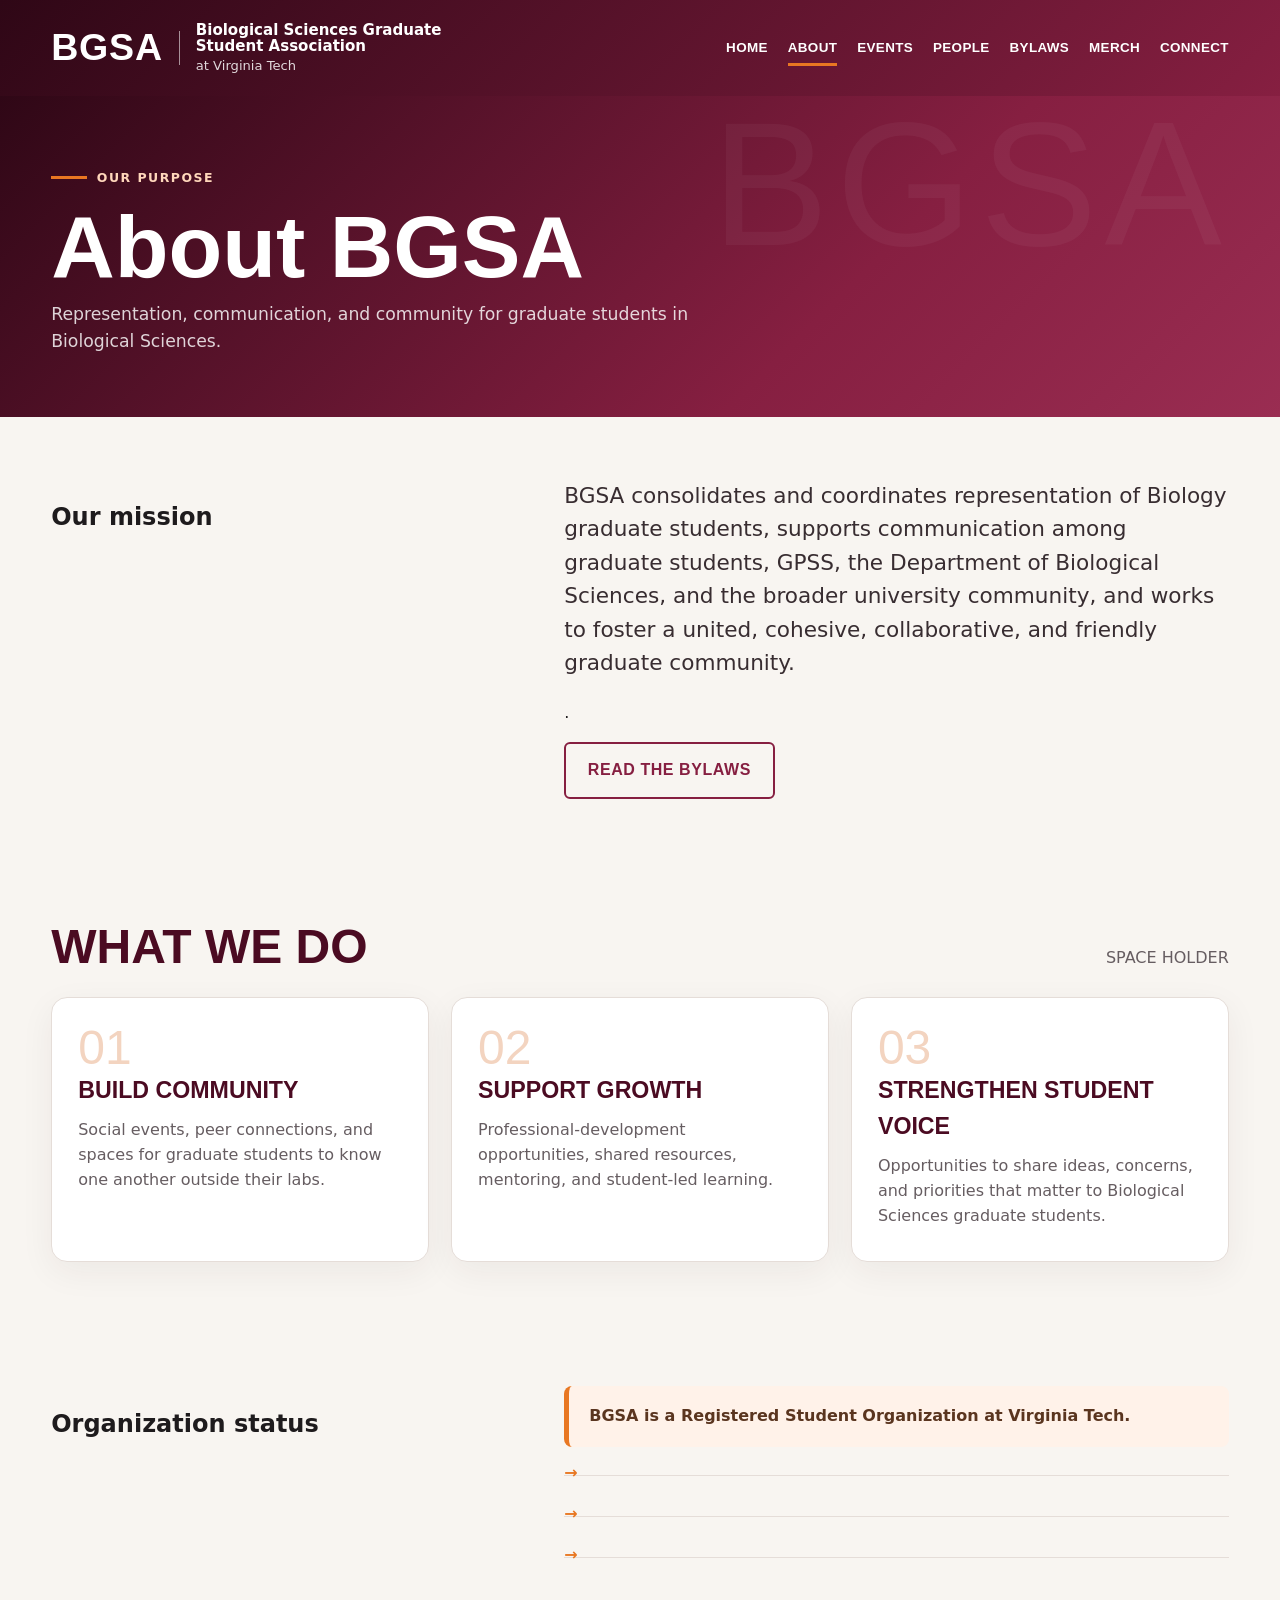
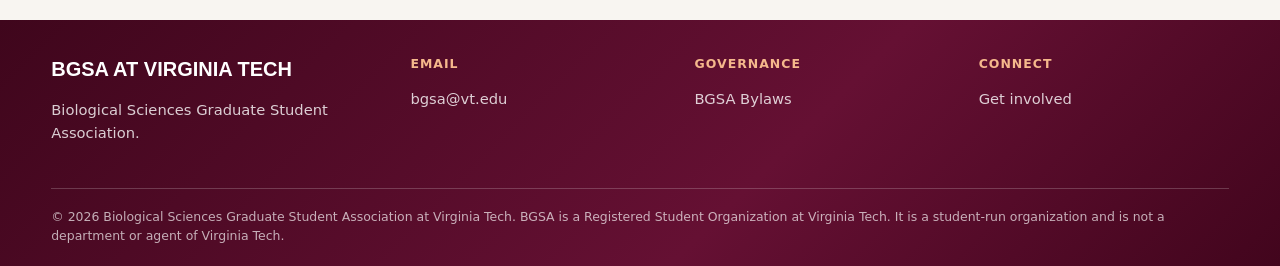
==== commit dd00b011: "Add organization status section to about page Added organization status section with relevant inform" ====
--- a/about.html
+++ b/about.html
@@ -4,5 +4,5 @@
 <main id="main"><section class="page-hero"><div class="container"><div class="eyebrow">Our purpose</div><h1>About BGSA</h1><p>Representation, communication, and community for graduate students in Biological Sciences.</p></div></section>
 <section class="inner-section white"><div class="container mission-block"><div><h2>Our mission</h2></div><div><p class="lead" data-site-text="about.mission">BGSA consolidates and coordinates representation of Biology graduate students, supports communication among graduate students, GPSS, the Department of Biological Sciences, and the broader university community, and works to foster a united, cohesive, collaborative, and friendly graduate community.</p><p>.</p><a class="button outline" href="bylaws.html">Read the bylaws</a></div></div></section>
 <section class="inner-section"><div class="container"><div class="section-title-row"><h2>What we do</h2><p>SPACE HOLDER</p></div><div class="cards-3"><article class="card"><div class="value-number">01</div><h3>Build community</h3><p>Social events, peer connections, and spaces for graduate students to know one another outside their labs.</p></article><article class="card"><div class="value-number">02</div><h3>Support growth</h3><p>Professional-development opportunities, shared resources, mentoring, and student-led learning.</p></article><article class="card"><div class="value-number">03</div><h3>Strengthen student voice</h3><p>Opportunities to share ideas, concerns, and priorities that matter to Biological Sciences graduate students.</p></article></div></div></section>
-<section class="inner-section white"><div class="container mission-block"><div><h2>Organization status</h2></div><div><div class="notice"><strong>BGSA is a Registered Student Organization at Virginia Tech.</strong> </div><ul class="list-clean"><li>Use the full organization name consistently: Biological Sciences Graduate Student Association at Virginia Tech.</li><li></li><li>Keep ownership of the website, calendar, email, and financial accounts transferable between student officers.</li></ul></div></div></section></main>
+<section class="inner-section white"><div class="container mission-block"><div><h2>Organization status</h2></div><div><div class="notice"><strong>BGSA is a Registered Student Organization at Virginia Tech.</strong> </div><ul class="list-clean"><li></li><li></li><li></li></ul></div></div></section></main>
 <footer class="site-footer"><div class="container"><div class="footer-grid"><div><div class="footer-title">BGSA at Virginia Tech</div><p>Biological Sciences Graduate Student Association.</p></div><div><div class="footer-label">Email</div><p><a data-org-email>Contact information coming soon</a></p></div><div><div class="footer-label">Governance</div><p><a href="bylaws.html">BGSA Bylaws</a></p></div><div><div class="footer-label">Connect</div><p><a href="connect.html">Get involved</a></p></div></div><div class="disclaimer">© <span data-year></span> Biological Sciences Graduate Student Association at Virginia Tech. <span data-org-disclaimer></span></div></div></footer><script src="site-config.js"></script><script src="script.js"></script></body></html>
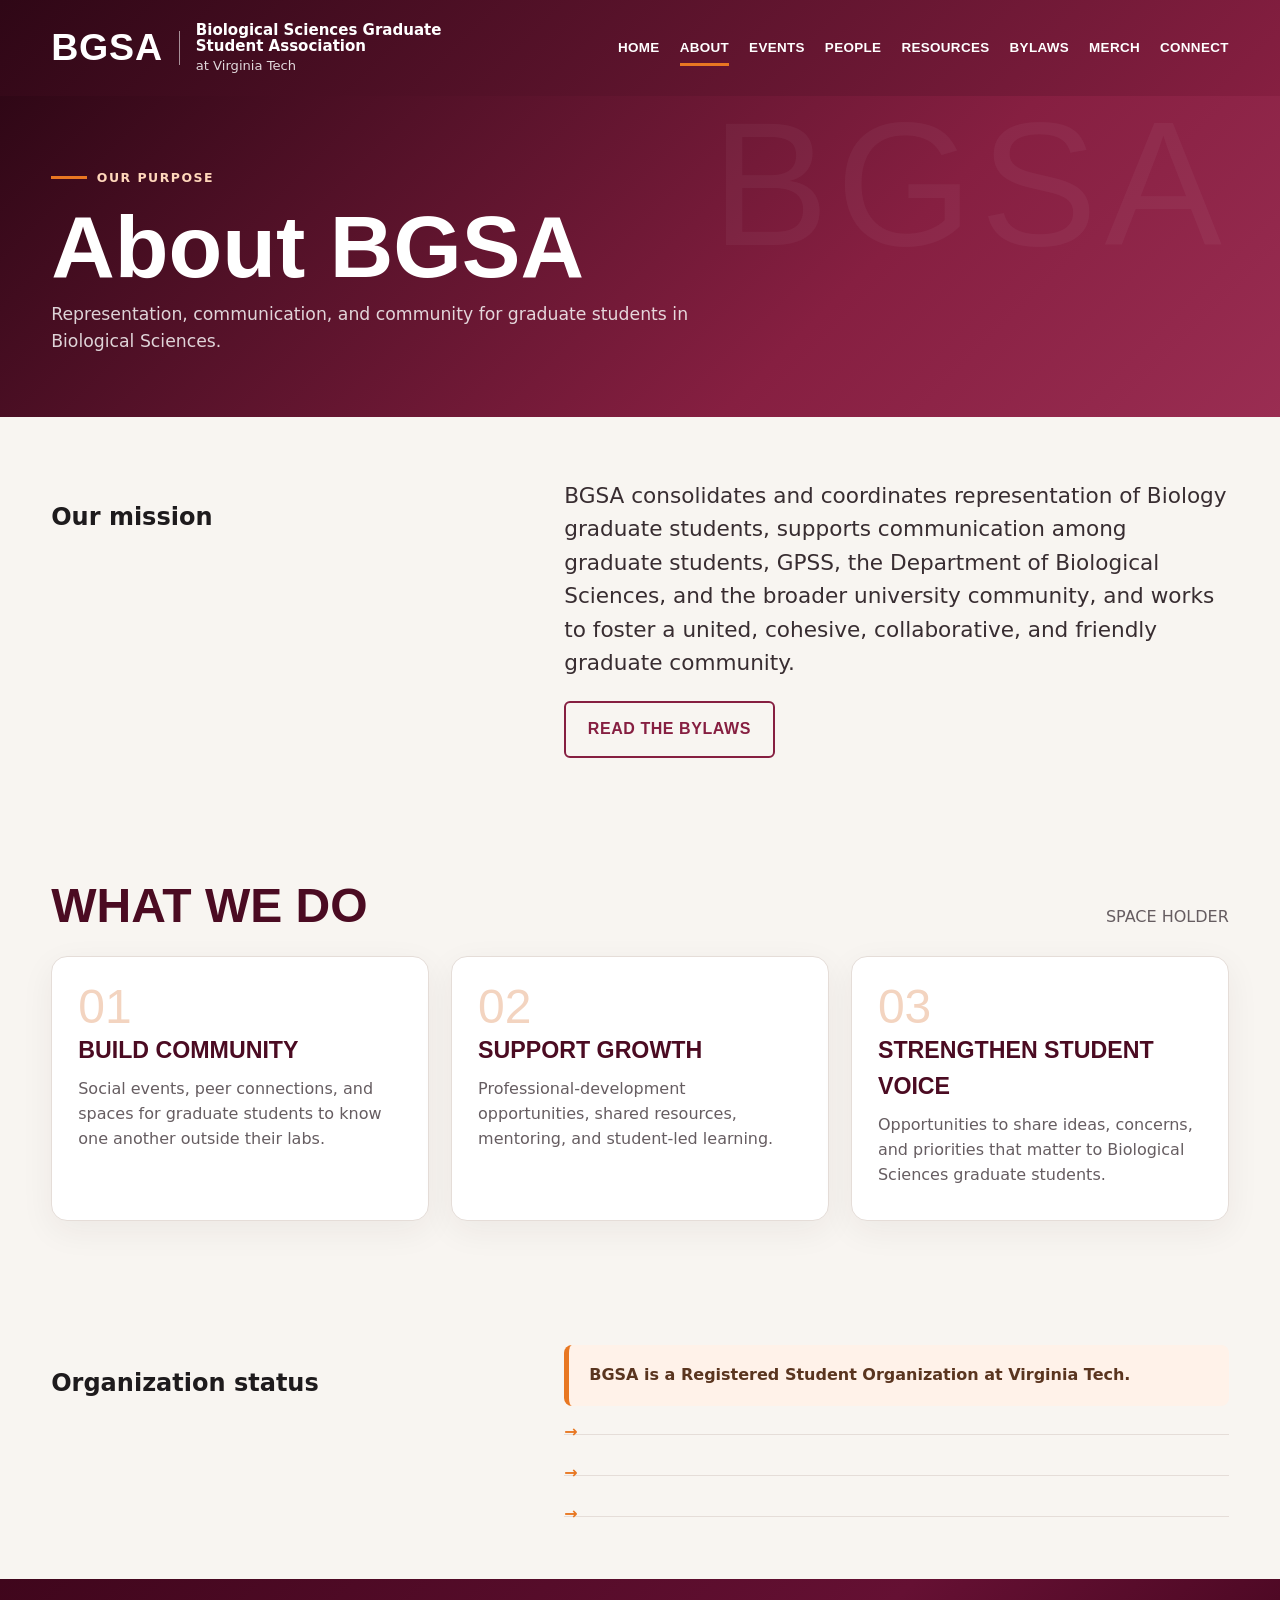
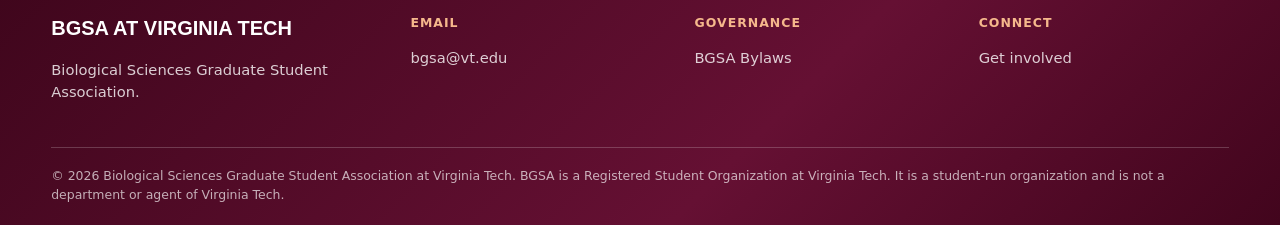
==== commit b62a054d: "Update about.html" ====
--- a/about.html
+++ b/about.html
@@ -2,7 +2,7 @@
 <body><a class="skip-link" href="#main">Skip to content</a>
 <header class="site-header inner"><div class="container nav"><a class="brand" href="index.html"><div class="brand-mark">BGSA</div><div class="brand-copy"><strong>Biological Sciences Graduate Student Association</strong><span>at Virginia Tech</span></div></a><button class="nav-toggle" aria-expanded="false" aria-controls="site-nav">Menu</button><nav class="nav-links" id="site-nav"><a href="index.html">Home</a><a href="about.html" aria-current="page">About</a><a href="events.html">Events</a><a href="people.html">People</a><a href="bylaws.html">Bylaws</a><a href="merch.html">Merch</a><a href="connect.html">Connect</a></nav></div></header>
 <main id="main"><section class="page-hero"><div class="container"><div class="eyebrow">Our purpose</div><h1>About BGSA</h1><p>Representation, communication, and community for graduate students in Biological Sciences.</p></div></section>
-<section class="inner-section white"><div class="container mission-block"><div><h2>Our mission</h2></div><div><p class="lead" data-site-text="about.mission">BGSA consolidates and coordinates representation of Biology graduate students, supports communication among graduate students, GPSS, the Department of Biological Sciences, and the broader university community, and works to foster a united, cohesive, collaborative, and friendly graduate community.</p><p>.</p><a class="button outline" href="bylaws.html">Read the bylaws</a></div></div></section>
+<section class="inner-section white"><div class="container mission-block"><div><h2>Our mission</h2></div><div><p class="lead" data-site-text="about.mission">BGSA consolidates and coordinates representation of Biology graduate students, supports communication among graduate students, GPSS, the Department of Biological Sciences, and the broader university community, and works to foster a united, cohesive, collaborative, and friendly graduate community.</p><p></p><a class="button outline" href="bylaws.html">Read the bylaws</a></div></div></section>
 <section class="inner-section"><div class="container"><div class="section-title-row"><h2>What we do</h2><p>SPACE HOLDER</p></div><div class="cards-3"><article class="card"><div class="value-number">01</div><h3>Build community</h3><p>Social events, peer connections, and spaces for graduate students to know one another outside their labs.</p></article><article class="card"><div class="value-number">02</div><h3>Support growth</h3><p>Professional-development opportunities, shared resources, mentoring, and student-led learning.</p></article><article class="card"><div class="value-number">03</div><h3>Strengthen student voice</h3><p>Opportunities to share ideas, concerns, and priorities that matter to Biological Sciences graduate students.</p></article></div></div></section>
 <section class="inner-section white"><div class="container mission-block"><div><h2>Organization status</h2></div><div><div class="notice"><strong>BGSA is a Registered Student Organization at Virginia Tech.</strong> </div><ul class="list-clean"><li></li><li></li><li></li></ul></div></div></section></main>
 <footer class="site-footer"><div class="container"><div class="footer-grid"><div><div class="footer-title">BGSA at Virginia Tech</div><p>Biological Sciences Graduate Student Association.</p></div><div><div class="footer-label">Email</div><p><a data-org-email>Contact information coming soon</a></p></div><div><div class="footer-label">Governance</div><p><a href="bylaws.html">BGSA Bylaws</a></p></div><div><div class="footer-label">Connect</div><p><a href="connect.html">Get involved</a></p></div></div><div class="disclaimer">© <span data-year></span> Biological Sciences Graduate Student Association at Virginia Tech. <span data-org-disclaimer></span></div></div></footer><script src="site-config.js"></script><script src="script.js"></script></body></html>
--- a/styles.css
+++ b/styles.css
@@ -475,7 +475,263 @@
     font-size: 0.74rem;
   }
 }
-
-[hidden] {
-  display: none !important;
-}+/* ========================================
+   Graduate student resources
+   ======================================== */
+
+.resource-intro {
+  display: grid;
+  grid-template-columns: minmax(0, 1.15fr) minmax(260px, .85fr);
+  gap: 34px;
+  align-items: stretch;
+  margin-bottom: 34px;
+}
+
+.resource-intro-copy {
+  background: #fff;
+  border: 1px solid var(--line);
+  border-radius: var(--radius);
+  padding: clamp(26px, 4vw, 40px);
+  box-shadow: 0 10px 34px rgba(50, 26, 35, .06);
+}
+
+.resource-intro-copy h2 {
+  margin: 0 0 .8rem;
+  color: var(--maroon-deep);
+  font-family: "Arial Narrow", "Franklin Gothic Medium", Impact, sans-serif;
+  font-size: clamp(2rem, 4vw, 3rem);
+  line-height: 1;
+  text-transform: uppercase;
+}
+
+.resource-intro-copy p {
+  max-width: 760px;
+  margin: 0;
+  color: var(--muted);
+  font-size: 1.02rem;
+}
+
+.resource-quick-note {
+  display: flex;
+  flex-direction: column;
+  justify-content: center;
+  gap: .7rem;
+  padding: 28px;
+  border-left: 5px solid var(--orange);
+  border-radius: 12px;
+  background: linear-gradient(135deg, #fff6ef, #fff);
+  box-shadow: 0 8px 28px rgba(55, 27, 37, .05);
+}
+
+.resource-quick-note strong {
+  color: var(--maroon-deep);
+  font-family: "Arial Narrow", "Franklin Gothic Medium", sans-serif;
+  font-size: 1rem;
+  text-transform: uppercase;
+  letter-spacing: .05em;
+}
+
+.resource-quick-note p {
+  margin: 0;
+  color: #574a4f;
+  font-size: .95rem;
+}
+
+.resource-section-heading {
+  margin: 50px 0 22px;
+}
+
+.resource-section-heading:first-of-type {
+  margin-top: 0;
+}
+
+.resource-section-heading .eyebrow {
+  margin-bottom: .65rem;
+  color: var(--orange);
+}
+
+.resource-section-heading h2 {
+  margin: 0 0 .55rem;
+  color: var(--maroon-deep);
+  font-family: "Arial Narrow", "Franklin Gothic Medium", Impact, sans-serif;
+  font-size: clamp(2rem, 4vw, 3rem);
+  line-height: 1;
+  text-transform: uppercase;
+}
+
+.resource-section-heading p {
+  max-width: 760px;
+  margin: 0;
+  color: var(--muted);
+}
+
+.resource-grid {
+  display: grid;
+  grid-template-columns: repeat(2, minmax(0, 1fr));
+  gap: 22px;
+}
+
+.resource-card {
+  display: flex;
+  min-width: 0;
+  flex-direction: column;
+  background: #fff;
+  border: 1px solid var(--line);
+  border-radius: var(--radius);
+  box-shadow: 0 10px 34px rgba(50, 26, 35, .06);
+  overflow: hidden;
+}
+
+.resource-card::before {
+  content: "";
+  display: block;
+  height: 5px;
+  background: linear-gradient(90deg, var(--maroon), var(--orange));
+}
+
+.resource-card-body {
+  display: flex;
+  flex: 1;
+  flex-direction: column;
+  padding: 26px;
+}
+
+.resource-tag {
+  align-self: flex-start;
+  margin-bottom: .8rem;
+  padding: .32rem .55rem;
+  border-radius: 999px;
+  background: #f7ebeF;
+  color: var(--maroon);
+  font-size: .72rem;
+  font-weight: 900;
+  letter-spacing: .08em;
+  text-transform: uppercase;
+}
+
+.resource-card h3 {
+  margin: 0 0 .7rem;
+  color: var(--maroon-deep);
+  font-family: "Arial Narrow", "Franklin Gothic Medium", sans-serif;
+  font-size: 1.55rem;
+  line-height: 1.08;
+}
+
+.resource-card p {
+  margin: 0 0 1rem;
+  color: var(--muted);
+}
+
+.resource-list {
+  margin: 0 0 1.2rem;
+  padding: 0;
+  list-style: none;
+  display: grid;
+  gap: .55rem;
+}
+
+.resource-list li {
+  position: relative;
+  padding-left: 1.3rem;
+  color: #43393d;
+  font-size: .94rem;
+}
+
+.resource-list li::before {
+  content: "•";
+  position: absolute;
+  left: 0;
+  top: -.05rem;
+  color: var(--orange);
+  font-size: 1.25rem;
+  font-weight: 900;
+}
+
+.resource-actions {
+  display: flex;
+  flex-wrap: wrap;
+  gap: .65rem;
+  margin-top: auto;
+  padding-top: .25rem;
+}
+
+.resource-actions .button {
+  padding: .62rem .85rem;
+  font-size: .74rem;
+}
+
+.resource-meta {
+  margin-top: .85rem;
+  padding-top: .8rem;
+  border-top: 1px solid var(--line);
+  color: #756a6e;
+  font-size: .8rem;
+}
+
+.resource-directory {
+  margin-top: 44px;
+  padding: clamp(26px, 4vw, 38px);
+  border-radius: 16px;
+  background: linear-gradient(135deg, var(--maroon-dark), var(--maroon));
+  color: #fff;
+}
+
+.resource-directory h2 {
+  margin: 0 0 .6rem;
+  color: #fff;
+  font-family: "Arial Narrow", "Franklin Gothic Medium", Impact, sans-serif;
+  font-size: clamp(2rem, 4vw, 2.8rem);
+  line-height: 1;
+  text-transform: uppercase;
+}
+
+.resource-directory p {
+  max-width: 780px;
+  margin: 0 0 1.15rem;
+  color: rgba(255, 255, 255, .82);
+}
+
+.resource-directory .button.outline {
+  border-color: rgba(255, 255, 255, .78);
+  color: #fff;
+  background: rgba(255, 255, 255, .04);
+}
+
+.resource-directory .button.outline:hover {
+  background: #fff;
+  color: var(--maroon);
+}
+
+.resource-disclaimer {
+  margin-top: 26px;
+  padding: 16px 18px;
+  border-radius: 10px;
+  background: #f3efec;
+  color: #665d61;
+  font-size: .84rem;
+  line-height: 1.6;
+}
+
+@media (max-width: 900px) {
+  .resource-intro,
+  .resource-grid {
+    grid-template-columns: 1fr;
+  }
+}
+
+@media (max-width: 680px) {
+  .resource-intro-copy,
+  .resource-card-body,
+  .resource-directory {
+    padding: 22px;
+  }
+
+  .resource-actions {
+    display: grid;
+    grid-template-columns: 1fr;
+  }
+
+  .resource-actions .button {
+    width: 100%;
+  }
+}
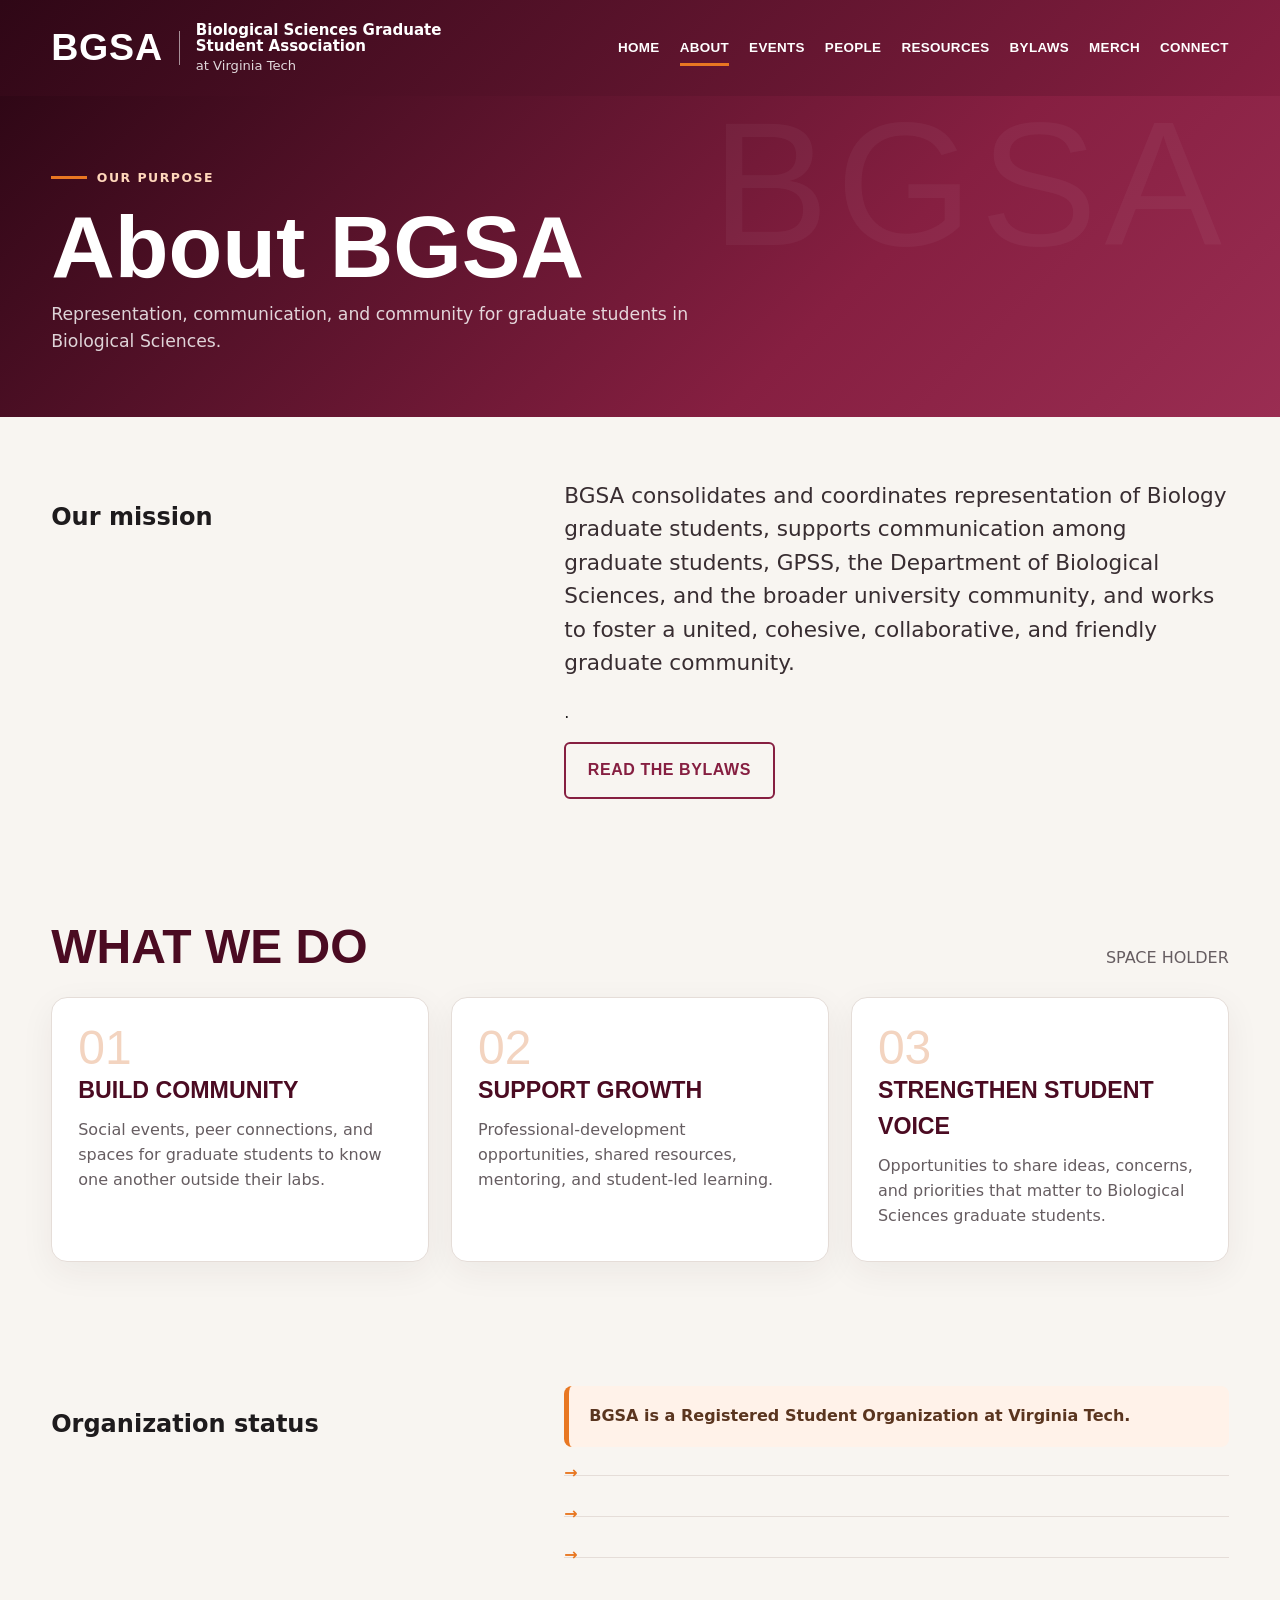
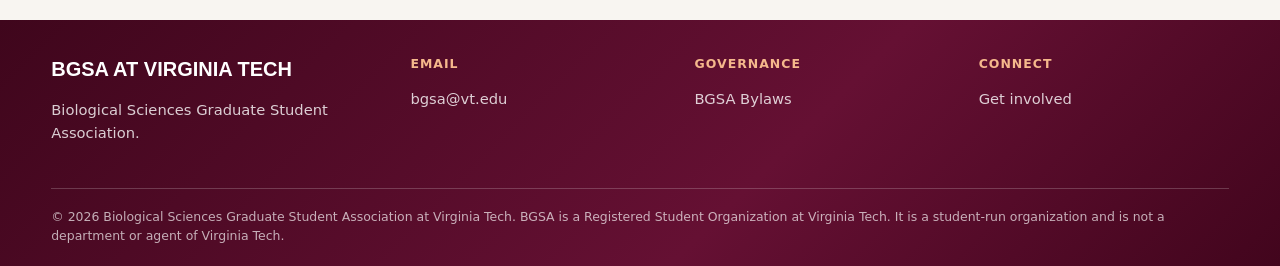
==== commit c3ff0d6b: "Removed public outlook link" ====
--- a/about.html
+++ b/about.html
@@ -2,7 +2,7 @@
 <body><a class="skip-link" href="#main">Skip to content</a>
 <header class="site-header inner"><div class="container nav"><a class="brand" href="index.html"><div class="brand-mark">BGSA</div><div class="brand-copy"><strong>Biological Sciences Graduate Student Association</strong><span>at Virginia Tech</span></div></a><button class="nav-toggle" aria-expanded="false" aria-controls="site-nav">Menu</button><nav class="nav-links" id="site-nav"><a href="index.html">Home</a><a href="about.html" aria-current="page">About</a><a href="events.html">Events</a><a href="people.html">People</a><a href="bylaws.html">Bylaws</a><a href="merch.html">Merch</a><a href="connect.html">Connect</a></nav></div></header>
 <main id="main"><section class="page-hero"><div class="container"><div class="eyebrow">Our purpose</div><h1>About BGSA</h1><p>Representation, communication, and community for graduate students in Biological Sciences.</p></div></section>
-<section class="inner-section white"><div class="container mission-block"><div><h2>Our mission</h2></div><div><p class="lead" data-site-text="about.mission">BGSA consolidates and coordinates representation of Biology graduate students, supports communication among graduate students, GPSS, the Department of Biological Sciences, and the broader university community, and works to foster a united, cohesive, collaborative, and friendly graduate community.</p><p></p><a class="button outline" href="bylaws.html">Read the bylaws</a></div></div></section>
+<section class="inner-section white"><div class="container mission-block"><div><h2>Our mission</h2></div><div><p class="lead" data-site-text="about.mission">BGSA consolidates and coordinates representation of Biology graduate students, supports communication among graduate students, GPSS, the Department of Biological Sciences, and the broader university community, and works to foster a united, cohesive, collaborative, and friendly graduate community.</p><p>.</p><a class="button outline" href="bylaws.html">Read the bylaws</a></div></div></section>
 <section class="inner-section"><div class="container"><div class="section-title-row"><h2>What we do</h2><p>SPACE HOLDER</p></div><div class="cards-3"><article class="card"><div class="value-number">01</div><h3>Build community</h3><p>Social events, peer connections, and spaces for graduate students to know one another outside their labs.</p></article><article class="card"><div class="value-number">02</div><h3>Support growth</h3><p>Professional-development opportunities, shared resources, mentoring, and student-led learning.</p></article><article class="card"><div class="value-number">03</div><h3>Strengthen student voice</h3><p>Opportunities to share ideas, concerns, and priorities that matter to Biological Sciences graduate students.</p></article></div></div></section>
 <section class="inner-section white"><div class="container mission-block"><div><h2>Organization status</h2></div><div><div class="notice"><strong>BGSA is a Registered Student Organization at Virginia Tech.</strong> </div><ul class="list-clean"><li></li><li></li><li></li></ul></div></div></section></main>
 <footer class="site-footer"><div class="container"><div class="footer-grid"><div><div class="footer-title">BGSA at Virginia Tech</div><p>Biological Sciences Graduate Student Association.</p></div><div><div class="footer-label">Email</div><p><a data-org-email>Contact information coming soon</a></p></div><div><div class="footer-label">Governance</div><p><a href="bylaws.html">BGSA Bylaws</a></p></div><div><div class="footer-label">Connect</div><p><a href="connect.html">Get involved</a></p></div></div><div class="disclaimer">© <span data-year></span> Biological Sciences Graduate Student Association at Virginia Tech. <span data-org-disclaimer></span></div></div></footer><script src="site-config.js"></script><script src="script.js"></script></body></html>
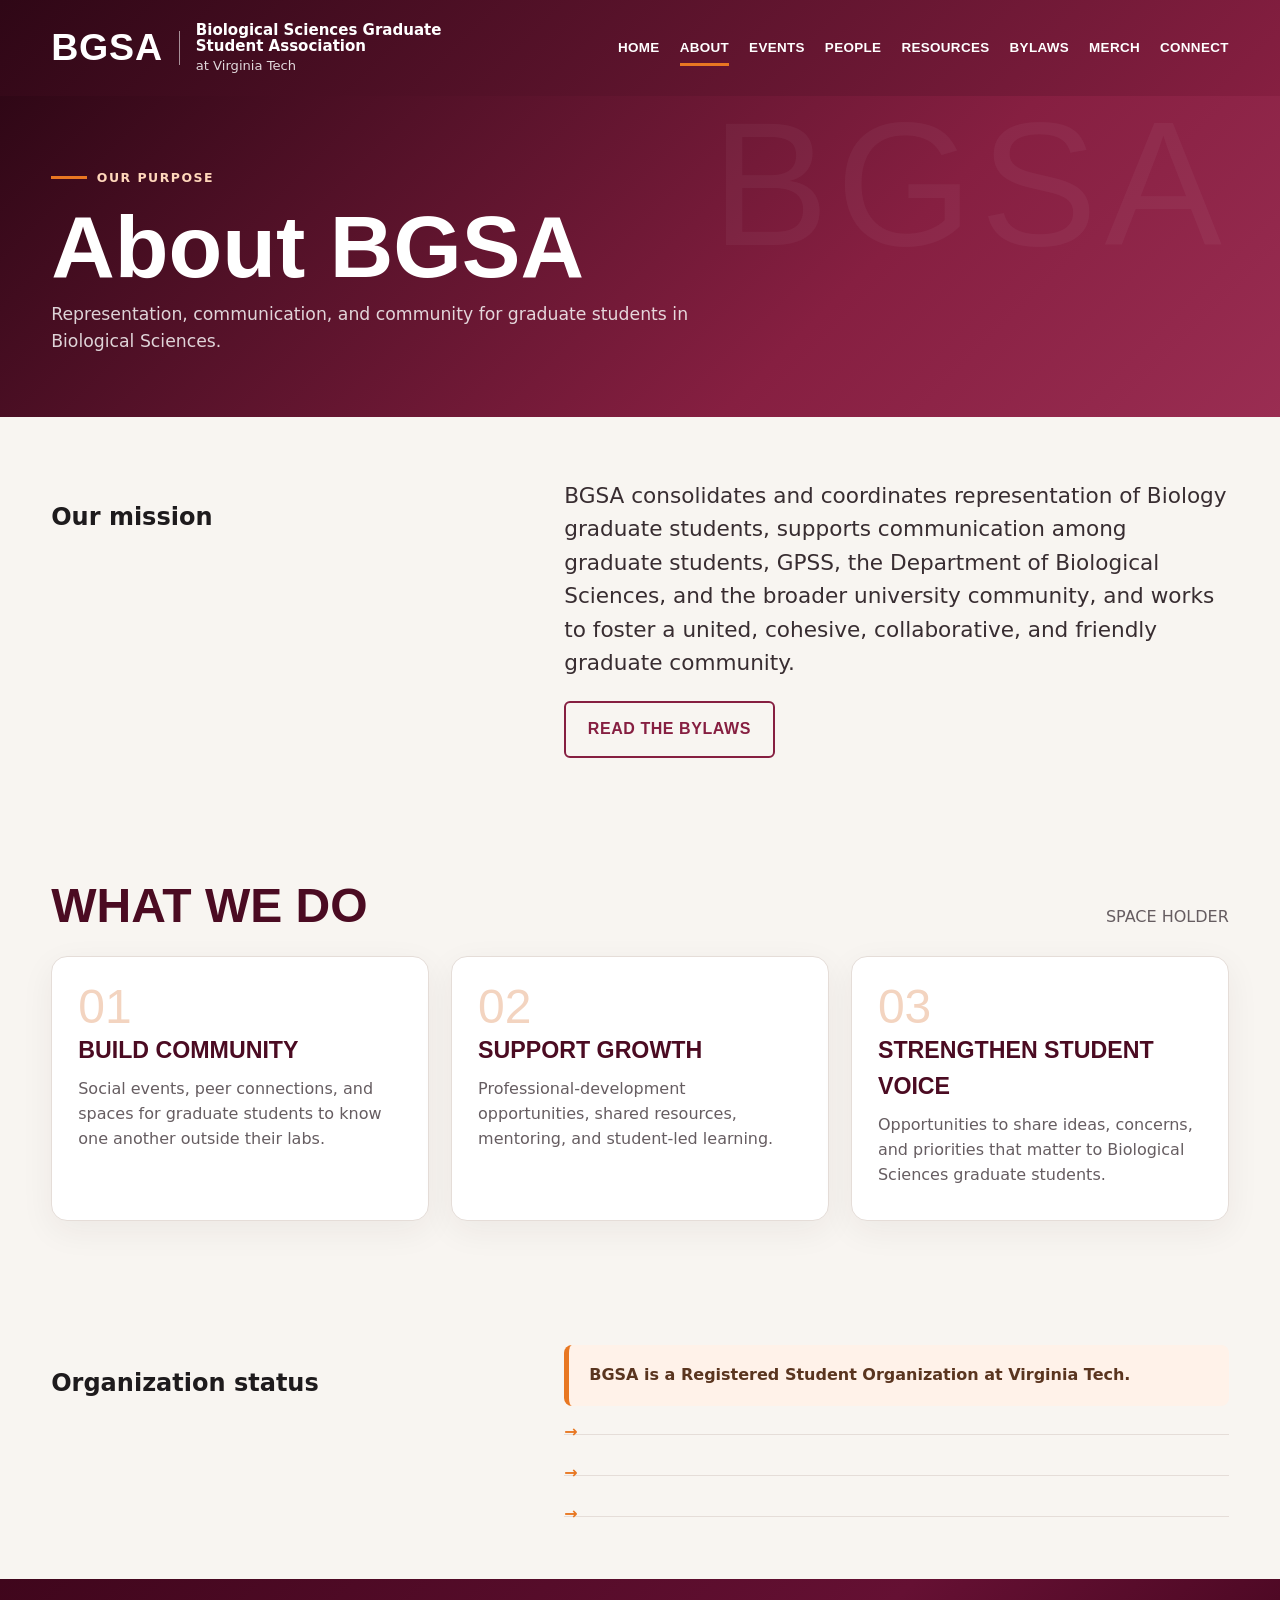
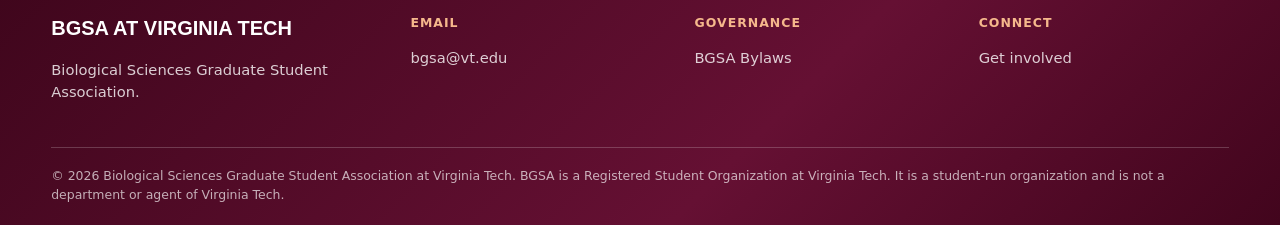
==== commit 075633c7: "Update about.html" ====
--- a/about.html
+++ b/about.html
@@ -2,7 +2,7 @@
 <body><a class="skip-link" href="#main">Skip to content</a>
 <header class="site-header inner"><div class="container nav"><a class="brand" href="index.html"><div class="brand-mark">BGSA</div><div class="brand-copy"><strong>Biological Sciences Graduate Student Association</strong><span>at Virginia Tech</span></div></a><button class="nav-toggle" aria-expanded="false" aria-controls="site-nav">Menu</button><nav class="nav-links" id="site-nav"><a href="index.html">Home</a><a href="about.html" aria-current="page">About</a><a href="events.html">Events</a><a href="people.html">People</a><a href="bylaws.html">Bylaws</a><a href="merch.html">Merch</a><a href="connect.html">Connect</a></nav></div></header>
 <main id="main"><section class="page-hero"><div class="container"><div class="eyebrow">Our purpose</div><h1>About BGSA</h1><p>Representation, communication, and community for graduate students in Biological Sciences.</p></div></section>
-<section class="inner-section white"><div class="container mission-block"><div><h2>Our mission</h2></div><div><p class="lead" data-site-text="about.mission">BGSA consolidates and coordinates representation of Biology graduate students, supports communication among graduate students, GPSS, the Department of Biological Sciences, and the broader university community, and works to foster a united, cohesive, collaborative, and friendly graduate community.</p><p>.</p><a class="button outline" href="bylaws.html">Read the bylaws</a></div></div></section>
+<section class="inner-section white"><div class="container mission-block"><div><h2>Our mission</h2></div><div><p class="lead" data-site-text="about.mission">BGSA consolidates and coordinates representation of Biology graduate students, supports communication among graduate students, GPSS, the Department of Biological Sciences, and the broader university community, and works to foster a united, cohesive, collaborative, and friendly graduate community.</p><p></p><a class="button outline" href="bylaws.html">Read the bylaws</a></div></div></section>
 <section class="inner-section"><div class="container"><div class="section-title-row"><h2>What we do</h2><p>SPACE HOLDER</p></div><div class="cards-3"><article class="card"><div class="value-number">01</div><h3>Build community</h3><p>Social events, peer connections, and spaces for graduate students to know one another outside their labs.</p></article><article class="card"><div class="value-number">02</div><h3>Support growth</h3><p>Professional-development opportunities, shared resources, mentoring, and student-led learning.</p></article><article class="card"><div class="value-number">03</div><h3>Strengthen student voice</h3><p>Opportunities to share ideas, concerns, and priorities that matter to Biological Sciences graduate students.</p></article></div></div></section>
 <section class="inner-section white"><div class="container mission-block"><div><h2>Organization status</h2></div><div><div class="notice"><strong>BGSA is a Registered Student Organization at Virginia Tech.</strong> </div><ul class="list-clean"><li></li><li></li><li></li></ul></div></div></section></main>
 <footer class="site-footer"><div class="container"><div class="footer-grid"><div><div class="footer-title">BGSA at Virginia Tech</div><p>Biological Sciences Graduate Student Association.</p></div><div><div class="footer-label">Email</div><p><a data-org-email>Contact information coming soon</a></p></div><div><div class="footer-label">Governance</div><p><a href="bylaws.html">BGSA Bylaws</a></p></div><div><div class="footer-label">Connect</div><p><a href="connect.html">Get involved</a></p></div></div><div class="disclaimer">© <span data-year></span> Biological Sciences Graduate Student Association at Virginia Tech. <span data-org-disclaimer></span></div></div></footer><script src="site-config.js"></script><script src="script.js"></script></body></html>
